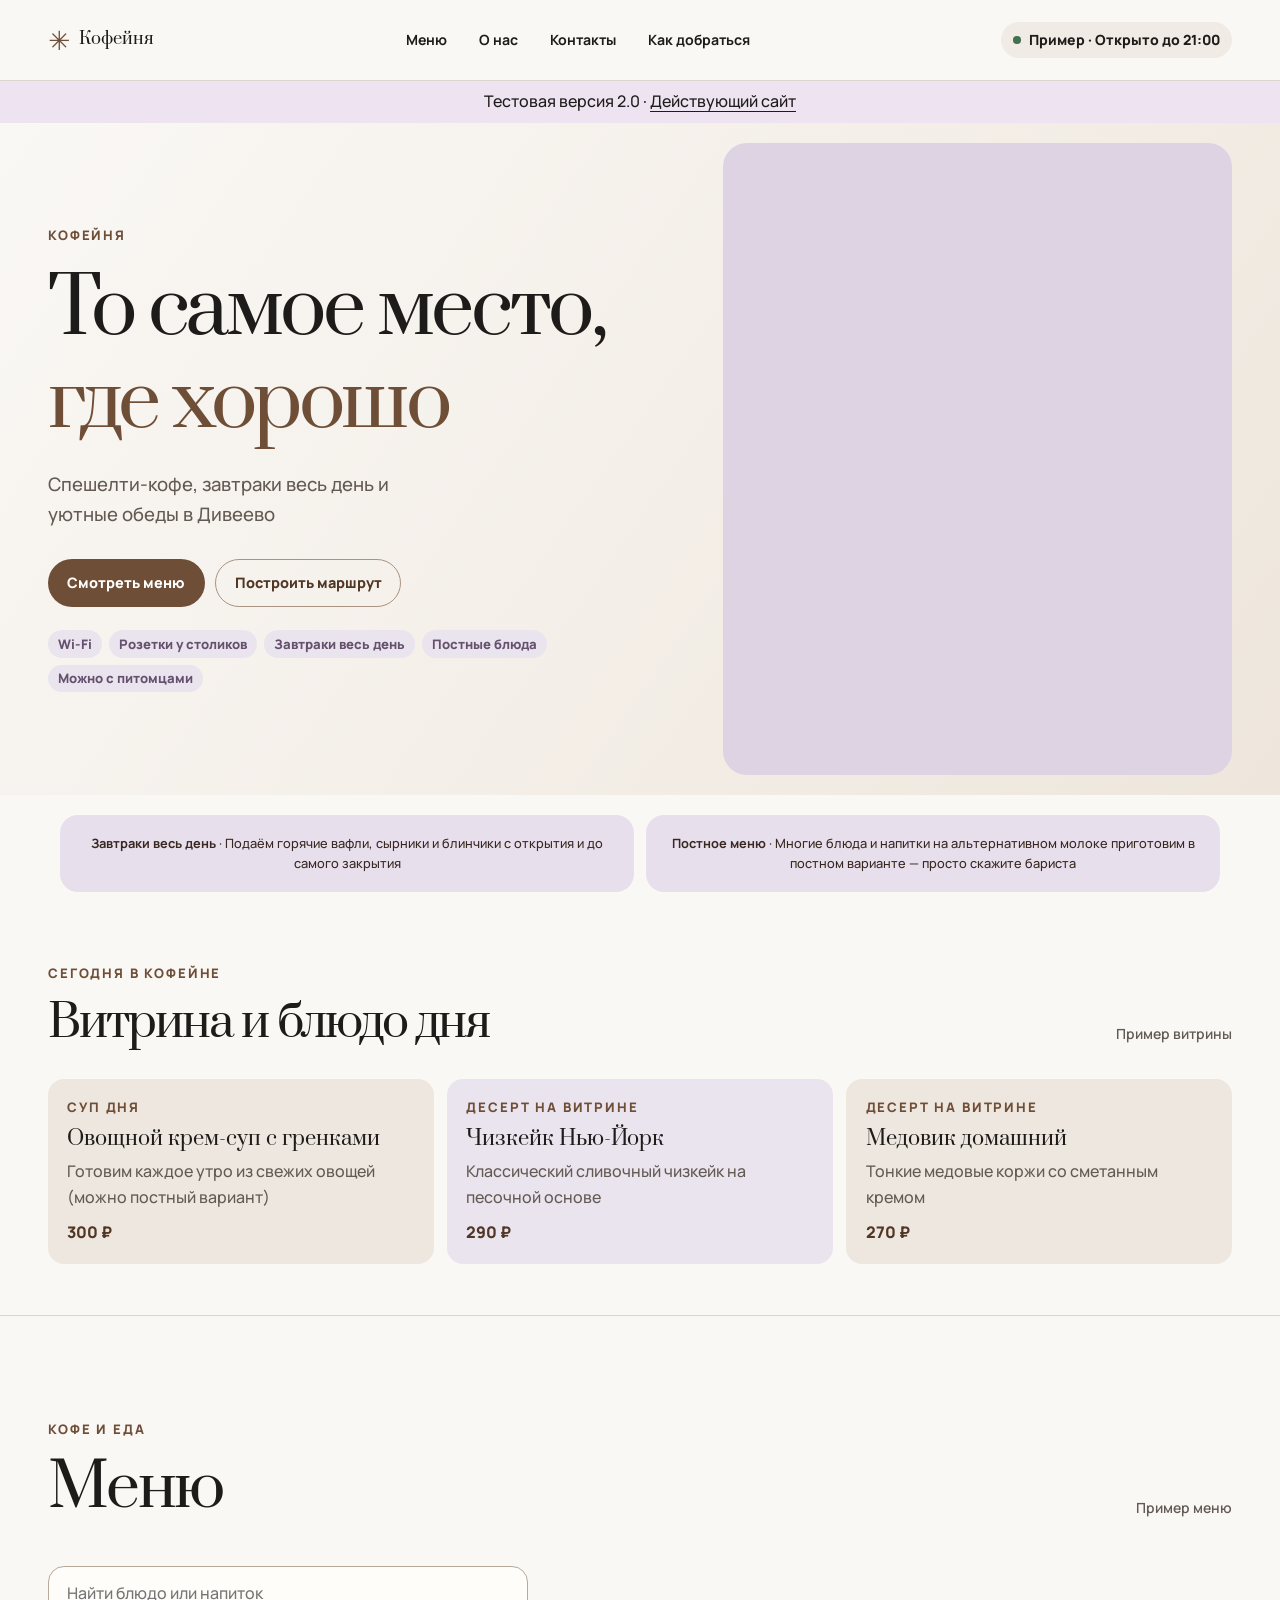
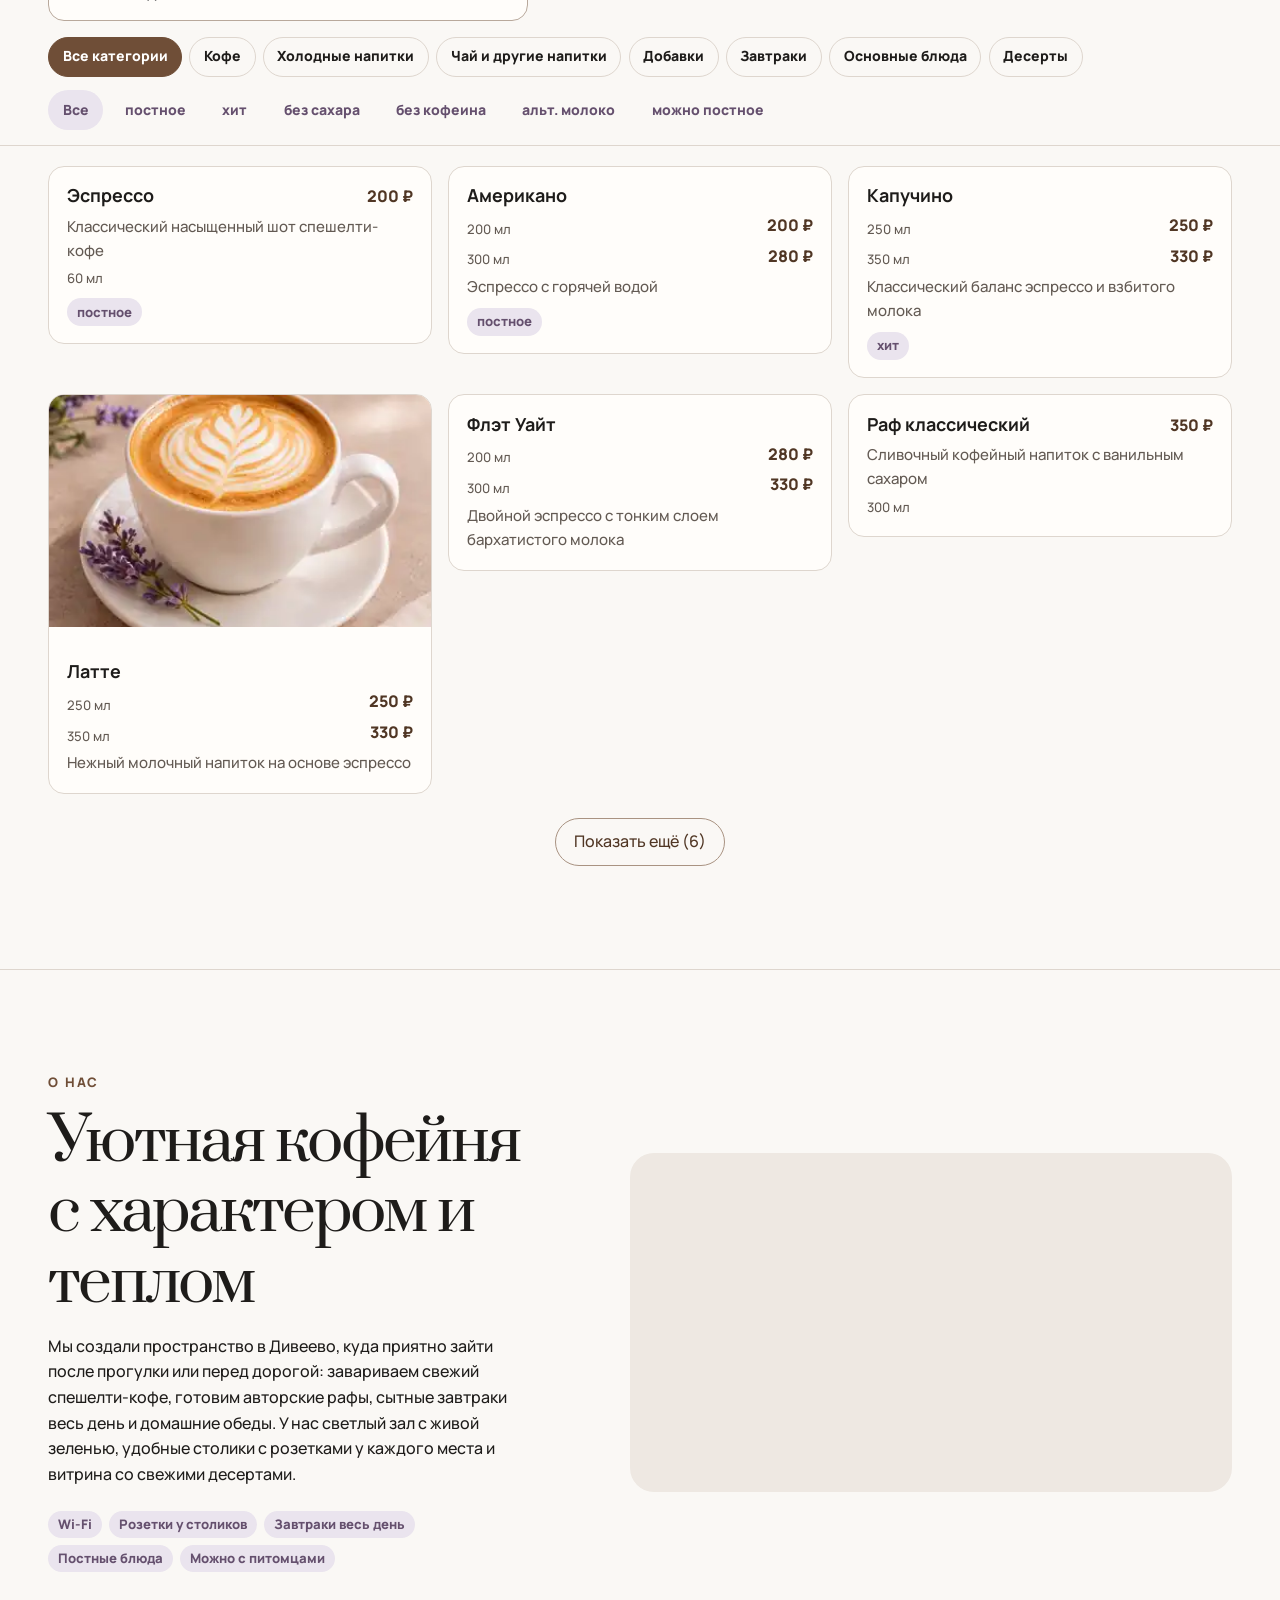
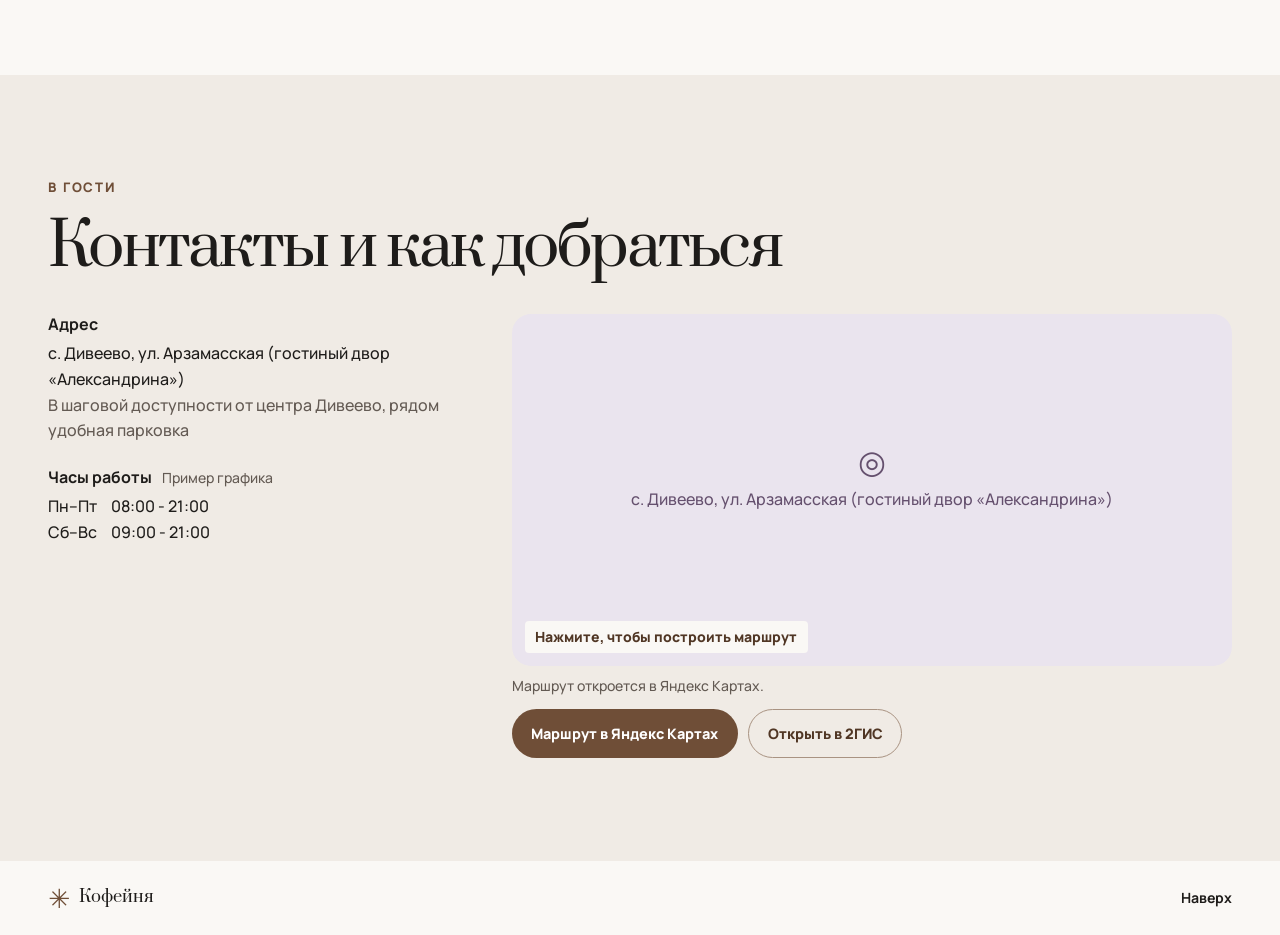
==== preview/index.html @ 88c7dbd0 "Bust preview assets cache after menu repair" ====
<!doctype html>
<html lang="ru">
<head>
  <meta name="robots" content="noindex,nofollow">
  <meta charset="utf-8">
  <meta name="viewport" content="width=device-width, initial-scale=1">
  <meta name="theme-color" content="#faf8f5">
  <meta name="description" content="Меню кофейни в Дивееве, часы работы, контакты и маршрут.">
  <title>Кофейня в Дивееве</title>
  <link rel="preconnect" href="https://fonts.googleapis.com">
  <link rel="preconnect" href="https://fonts.gstatic.com" crossorigin>
  <link href="https://fonts.googleapis.com/css2?family=Manrope:wght@400;500;600;700;800&amp;family=Prata&amp;display=swap" rel="stylesheet" media="print" onload="this.media='all'">
  <link rel="stylesheet" href="./style.css?v=menu-photos-fix-20261126-1">
  <script src="./script.js?v=menu-photos-fix-20261126-1" defer></script>
</head>
<body>
  <a class="skip-link" href="#main">К содержанию</a>
  <aside class="announcements" id="announcements" aria-label="Объявления" hidden></aside>
  <header class="header">
    <div class="shell header-inner">
      <a class="brand" href="#top"><span class="brand-mark" aria-hidden="true">✳</span><span data-name>Кофейня в Дивееве</span></a>
      <nav aria-label="Навигация">
        <a href="#menu">Меню</a><a href="#about">О нас</a>
        <a href="#contacts">Контакты</a><a href="#directions">Как добраться</a>
      </nav>
      <p class="status" id="status"><span class="status-dot" aria-hidden="true"></span><span id="status-text">Уточняем часы работы</span></p>
    </div>
  </header>

  <main id="main">
<p style="text-align:center;padding:8px;background:#eee4f1">Тестовая версия 2.0 · <a href="../">Действующий сайт</a></p>
    <section class="hero" id="top" aria-labelledby="hero-title">
      <div class="shell hero-inner">
        <div class="hero-copy">
          <p class="eyebrow hero-location" id="hero-name">Кофейня в Дивееве</p>
          <h1 id="hero-title"><span>То самое место,</span><em>где хорошо</em></h1>
          <p class="hero-description" id="hero-description">Кофе, завтраки весь день и время для себя в самом сердце Дивеева.</p>
          <div class="actions">
            <a class="button button-primary" href="#menu">Смотреть меню</a>
            <a class="button button-outline" id="hero-route" href="#directions">Построить маршрут</a>
          </div>
          <ul class="amenities" data-amenities></ul>
        </div>
        <div class="hero-visual" id="hero-visual" aria-hidden="true">
          <div class="hero-art" id="hero-art">
            <div class="saucer"><div class="cup"><div class="latte"><span></span><span></span><span></span><span></span><i></i></div></div></div>
          </div>
        </div>
      </div>
    </section>

    <section class="section shell" id="showcase" aria-labelledby="showcase-title">
      <div class="section-heading">
        <div><p class="eyebrow">Сегодня в кофейне</p><h2 id="showcase-title">Витрина и блюдо дня</h2></div>
        <p class="data-note" id="showcase-note" hidden>Пример витрины</p>
      </div>
      <div class="showcase-grid" id="showcase-grid"></div>
    </section>

    <section class="menu-section section" id="menu" aria-labelledby="menu-title">
      <div class="shell section-heading">
        <div><p class="eyebrow">Кофе и еда</p><h2 id="menu-title">Меню</h2></div>
        <p class="data-note" id="menu-note" hidden>Пример меню</p>
      </div>
      <div class="menu-controls">
        <div class="shell">
          <div class="category-bar" id="categories" role="group" aria-label="Категории меню"></div>
          <div class="tag-bar" id="filters" role="group" aria-label="Фильтр по тегам"></div>
        </div>
      </div>
      <div class="shell">
        <p class="sr-only" id="menu-count" role="status"></p>
        <div class="menu-grid" id="menu-grid"></div>
        <p class="empty-menu" id="empty-menu" hidden></p><div class="menu-more-wrap" id="menu-more-wrap" hidden><button type="button" id="menu-more" class="button button-outline" aria-controls="menu-grid">Показать ещё</button><button type="button" id="menu-collapse" class="button button-outline" hidden>Свернуть меню ↑</button></div>
      </div>
    </section>

    <section class="section shell about" id="about" aria-labelledby="about-title">
      <div class="about-copy">
        <p class="eyebrow">О нас</p>
        <h2 id="about-title">Здесь можно выдохнуть</h2>
        <p id="about-text">Загляните на кофе, сделайте паузу в дороге или задержитесь за поздним завтраком.</p>
        <ul class="amenities" data-amenities></ul>
      </div>
      <div class="gallery" id="gallery" data-empty>
        <div class="quote-card" id="gallery-quote"><span aria-hidden="true">✳</span><p id="quote">То самое место,<br>где хорошо</p></div>
      </div>
    </section>

    <section class="contact-section" id="contacts" aria-labelledby="contact-title">
      <div class="section shell">
        <p class="eyebrow">В гости</p>
        <h2 id="contact-title">Контакты и как добраться</h2>
        <div class="contact-grid">
          <div class="contact-info">
            <div><h3>Адрес</h3><address id="address">с. Дивеево, Нижегородская область</address><p class="muted" id="landmark" hidden></p></div>
            <div id="hours-block" hidden><h3>Часы работы <span class="data-note" id="hours-note" hidden>Пример графика</span></h3><dl class="hours" id="hours"></dl><p class="muted" id="special-hours" hidden></p></div>
            <div id="phone-block" hidden><h3>Телефон</h3><a id="phone"></a></div>
            <div class="actions social" id="social" hidden>
              <a class="button button-outline" id="telegram" hidden>Telegram</a>
              <a class="button button-outline" id="vk" hidden>VK</a>
            </div>
          </div>
          <div class="directions" id="directions">
            <div class="map" id="map">
              <div class="map-placeholder"><span aria-hidden="true">◎</span><p id="map-placeholder-text">Дивеево, Нижегородская область</p></div>
              <a class="map-overlay" id="map-link" hidden><span>Нажмите, чтобы построить маршрут</span></a>
            </div>
            <p id="map-note" class="muted">Точный адрес пока не указан.</p>
            <div class="actions">
              <a class="button button-primary" id="yandex" hidden>Маршрут в Яндекс Картах</a>
              <a class="button button-outline" id="gis" hidden>Открыть в 2ГИС</a>
            </div>
          </div>
        </div>
      </div>
    </section>
  </main>
  <footer class="footer"><div class="shell"><a class="brand" href="#top"><span class="brand-mark" aria-hidden="true">✳</span><span data-name>Кофейня в Дивееве</span></a><a href="#top">Наверх</a></div></footer>
  <nav class="mobile-nav" aria-label="Быстрая навигация"><a href="#top">⌂ Главная</a><a href="#menu">☕ Меню</a><a href="#about">✳ О нас</a><a href="#directions">↗ Маршрут</a></nav>
  <noscript><p class="shell">Включите JavaScript, чтобы увидеть меню и часы работы.</p></noscript>
</body>
</html>
---- preview/style.css ----
:root {
  color-scheme: light;
  --paper: #faf8f5;
  --ink: #1e1c1a;
  --muted: #635a53;
  --coffee: #6f4e37;
  --coffee-dark: #503624;
  --lilac: #eae4ee;
  --lilac-deep: #65506e;
  --lavender: #8e7a99;
  --line: #ded6ce;
  --display: "Prata", Georgia, serif;
  --body: "Manrope", system-ui, sans-serif;
}
*, *::before, *::after { box-sizing: border-box; }
html { scroll-behavior: smooth; }
body { margin: 0; color: var(--ink); background: var(--paper); font: 500 1rem/1.6 var(--body); }
[hidden] { display: none !important; }
h1, h2, h3, p, ul, dl, dd, figure { margin: 0; }
h1, h2 { font-family: var(--display); font-weight: 400; line-height: 1.17; letter-spacing: -.045em; overflow-wrap: anywhere; }
h2 { font-size: clamp(2rem, 4.7vw, 3.8rem); }
h3 { line-height: 1.3; overflow-wrap: anywhere; }
ul { padding: 0; list-style: none; }
a { color: inherit; text-underline-offset: .23em; }
button { font: inherit; cursor: pointer; }
:focus-visible { outline: 2px solid var(--lilac-deep); outline-offset: 4px; }
img { display: block; width: 100%; object-fit: cover; }
.shell { width: min(100% - 5rem, 1184px); margin-inline: auto; }
.section { padding-block: clamp(3.8rem, 8vw, 7.5rem); }
section[id], #directions { scroll-margin-top: 1rem; }
.sr-only, .skip-link:not(:focus) { position: absolute; width: 1px; height: 1px; padding: 0; overflow: hidden; clip-path: inset(50%); white-space: nowrap; }
.skip-link:focus { position: fixed; z-index: 10; top: 1rem; left: 1rem; padding: .6rem 1rem; background: white; }
.eyebrow { margin-bottom: .85rem; color: var(--coffee); font-size: .82rem; font-weight: 800; letter-spacing: .14em; text-transform: uppercase; }
.muted, .data-note { color: var(--muted); }
.data-note { font-size: .875rem; font-weight: 600; }
.announcements { padding: .65rem 1rem; background: var(--coffee-dark); color: white; text-align: center; font-size: .875rem; }
.announcements p + p { margin-top: .35rem; }
.header-inner, .footer .shell { display: flex; align-items: center; justify-content: space-between; gap: 1.5rem; }
.header-inner { min-height: 5rem; padding-block: .8rem; }
.brand { display: inline-flex; align-items: center; gap: .55rem; font-family: var(--display); font-size: 1.03rem; line-height: 1.4; text-decoration: none; }
.brand-mark { color: var(--coffee); font: 400 1.65rem/1 var(--body); }
.header nav { display: flex; flex-wrap: wrap; gap: .45rem clamp(.8rem, 2.5vw, 2.1rem); }
.header nav a, .footer .shell > a:last-child { font-size: .88rem; font-weight: 700; text-decoration: none; }
.header nav a:hover, .footer a:hover { text-decoration: underline; }
.status { display: flex; align-items: center; gap: .5rem; padding: .4rem .75rem; border-radius: 2rem; background: #f0ebe5; font-size: .875rem; font-weight: 800; }
.status-dot { width: .47rem; height: .47rem; flex: none; border-radius: 50%; background: #81766a; }
.status[data-state="open"] .status-dot { background: #427051; }
.status[data-state="closed"] .status-dot { background: #98614e; }
.hero { background: #f0ebe5; overflow: hidden; }
.hero-inner { display: grid; grid-template-columns: 1.14fr .86fr; align-items: stretch; }
.hero-copy { align-self: center; padding: clamp(3.8rem, 8vw, 7.2rem) clamp(1.5rem, 4vw, 4rem) clamp(3.8rem, 8vw, 7.2rem) 0; }
.hero-location { margin-bottom: 1.25rem; }
.hero h1 { font-size: clamp(2.8rem, 6vw, 5.45rem); }
.hero h1 span, .hero h1 em { display: block; }
.hero h1 em { margin-top: .04em; color: var(--coffee); font-style: normal; }
.hero-description { max-width: 33ch; margin-block: 1.35rem 1.8rem; color: var(--muted); font-size: clamp(1rem, 1.8vw, 1.16rem); }
.actions { display: flex; flex-wrap: wrap; gap: .65rem; }
.button { min-height: 3.05rem; display: inline-flex; align-items: center; justify-content: center; padding: .65rem 1.15rem; border: 1px solid transparent; border-radius: .32rem; text-decoration: none; font-size: .9rem; font-weight: 800; transition: background-color .2s, color .2s, border-color .2s; }
.button-primary { background: var(--coffee); color: white; }
.button-primary:hover { background: var(--coffee-dark); }
.button-outline { border-color: #a99382; background: transparent; color: var(--coffee-dark); }
.button-outline:hover { background: #e8ddd2; }
.amenities { display: flex; flex-wrap: wrap; gap: .4rem; margin-top: 1.45rem; }
.amenities li, .item-tags li { padding: .21rem .64rem; border-radius: 2rem; background: var(--lilac); color: var(--lilac-deep); font-size: .82rem; font-weight: 800; }
.hero-visual { position: relative; min-height: 24rem; background: #ddd3e2; isolation: isolate; }
.hero-visual img { position: absolute; inset: 0; height: 100%; }
.hero-art { position: absolute; inset: 0; display: grid; place-items: center; overflow: hidden; background: radial-gradient(ellipse at 22% 12%, #f5ecf2, transparent 62%), linear-gradient(140deg, #d6c8dc, #baadbf); }
.hero-art::before { content: ""; position: absolute; width: 135%; aspect-ratio: 1; border-radius: 50%; border: 1px solid #fff5; transform: translate(25%, 29%); box-shadow: 0 0 0 2.5rem #fff2, 0 0 0 5rem #fff2; }
.saucer { position: relative; display: grid; place-items: center; width: min(73%, 23rem); aspect-ratio: 1; border-radius: 50%; background: radial-gradient(circle at 38% 28%, #f9eee3 12%, #efe1d2 52%, #dbccb8 53%, #f7efe5 64%, #c9b7a4 73%); box-shadow: 1.25rem 2rem 3rem #49384c48, .2rem .3rem .55rem #55435464; transform: rotate(-32deg); }
.cup { position: relative; width: 63%; aspect-ratio: 1; border-radius: 50%; padding: 4%; background: linear-gradient(135deg, #fdf7ed 30%, #cab9a3 85%); box-shadow: .25rem .62rem .9rem #573d2b55; }
.cup::before { position: absolute; z-index: -1; content: ""; right: -18%; top: 34%; width: 31%; height: 31%; border: clamp(5px, 1vw, 12px) solid #e9dbca; border-radius: 33% 65% 60% 31%; box-shadow: .14rem .28rem .3rem #5c473c55; }
.latte { position: relative; width: 100%; height: 100%; overflow: hidden; border-radius: 50%; background: radial-gradient(ellipse at 49% 49%, #c7864e 16%, #b66834 61%, #82441f 76%, #a35b30 83%); box-shadow: inset 0 0 .7rem #602d1f99; }
.latte span { position: absolute; left: 50%; top: var(--y); width: var(--w); height: 29%; border: solid #f8e6c6; border-width: 0 0 .45rem; border-radius: 43% 43% 55% 55%; transform: translateX(-50%); }
.latte span:nth-child(1) { --y: 20%; --w: 42%; }
.latte span:nth-child(2) { --y: 30%; --w: 55%; }
.latte span:nth-child(3) { --y: 41%; --w: 58%; }
.latte span:nth-child(4) { --y: 52%; --w: 47%; }
.latte i { position: absolute; top: 28%; left: 48%; width: 5%; height: 60%; border-right: .19rem solid #f8e6c6; border-radius: 50%; transform: rotate(-6deg); }
.section-heading { display: flex; justify-content: space-between; align-items: end; gap: .8rem 1.25rem; margin-bottom: 1.8rem; }
.section-heading .data-note { flex: none; padding-bottom: .25rem; }
.showcase-grid { display: grid; grid-template-columns: repeat(2, minmax(0, 1fr)); gap: .85rem; }
.showcase-card { display: grid; align-content: start; gap: .4rem; padding: clamp(1.2rem, 3vw, 2.15rem); border-radius: .45rem; background: #eee7df; }
.showcase-card:nth-child(even) { background: var(--lilac); }
.showcase-card .eyebrow { margin-bottom: .5rem; }
.showcase-card h3 { font-family: var(--display); font-size: clamp(1.25rem, 2.6vw, 1.85rem); font-weight: 400; }
.showcase-card .price { margin-top: .6rem; }
.menu-section { border-block: 1px solid var(--line); }
.menu-controls { position: sticky; z-index: 2; top: 0; padding: .2rem 0 .9rem; border-bottom: 1px solid var(--line); background: var(--paper); }
.category-bar, .tag-bar { display: flex; gap: .45rem; }
.category-bar { overflow-x: auto; scrollbar-width: thin; padding: .35rem .25rem .6rem; margin-inline: -.25rem; }
.tag-bar { flex-wrap: wrap; padding-top: .25rem; }
.category-bar button, .tag-bar button { flex: none; border-radius: 2rem; min-height: 2.5rem; padding: .32rem .85rem; border: 1px solid var(--line); background: transparent; color: var(--ink); font-size: .875rem; font-weight: 800; transition: background-color .2s, color .2s, border-color .2s; }
.category-bar button[aria-pressed="true"], .category-bar button:hover { background: var(--coffee); border-color: var(--coffee); color: white; }
.tag-bar button { border-color: transparent; color: var(--lilac-deep); }
.tag-bar button[aria-pressed="true"], .tag-bar button:hover { background: var(--lilac); }
.menu-grid { display: grid; grid-template-columns: repeat(2, minmax(0, 1fr)); column-gap: clamp(1rem, 4vw, 3.5rem); }
.menu-card { display: flex; align-items: start; gap: 1rem; min-width: 0; padding-block: 1.25rem; border-bottom: 1px solid var(--line); }
.menu-card img { width: clamp(4rem, 9vw, 7rem); aspect-ratio: 1; border-radius: .3rem; }
.menu-card-body { flex: 1; min-width: 0; }
.item-heading { display: flex; justify-content: space-between; align-items: baseline; gap: .35rem .8rem; }
.item-heading h3 { font-size: 1.12rem; }
.price { flex: none; color: var(--coffee-dark); font-weight: 800; }
.menu-card .muted { margin-top: .3rem; font-size: .94rem; }
.volume { margin-top: .35rem; color: var(--muted); font-size: .82rem; }
.item-tags { display: flex; flex-wrap: wrap; gap: .32rem; margin-top: .55rem; }
.empty-menu { padding-top: 1.2rem; color: var(--muted); }
.about { display: grid; grid-template-columns: .9fr 1.1fr; align-items: center; gap: clamp(2rem, 7vw, 6rem); }
.about-copy > p:not(.eyebrow) { max-width: 50ch; margin-top: 1rem; white-space: pre-line; }
.gallery { display: grid; grid-template-columns: repeat(2, minmax(0, 1fr)); gap: .65rem; }
.gallery img { height: 100%; min-height: 10rem; max-height: 20rem; aspect-ratio: 1.25; border-radius: .45rem; }
.quote-card { display: grid; align-content: center; justify-items: center; gap: .6rem; padding: 1.4rem; border-radius: .45rem; background: var(--lilac); color: var(--lilac-deep); text-align: center; }
.quote-card span { font-size: 1.9rem; }
.quote-card p { font: clamp(1.15rem, 2.6vw, 2.05rem)/1.35 var(--display); }
.gallery[data-empty] .quote-card, .gallery[data-even] .quote-card { grid-column: 1 / -1; }
.gallery[data-empty] .quote-card { min-height: 17rem; }
.contact-section { background: #f0ebe5; }
.contact-grid { display: grid; grid-template-columns: .75fr 1.25fr; gap: 2rem; margin-top: 2rem; }
.contact-info { display: grid; align-content: start; gap: 1.45rem; }
.contact-info h3 { margin-bottom: .4rem; font-size: 1rem; }
.contact-info h3 .data-note { margin-inline-start: .45rem; font-weight: 500; }
.contact-info address { font-style: normal; }
.hours { display: grid; grid-template-columns: max-content 1fr; column-gap: .9rem; }
.map { position: relative; display: grid; min-height: 16rem; isolation: isolate; overflow: hidden; border-radius: .45rem; background: var(--lilac); }
.map-placeholder { display: grid; place-content: center; justify-items: center; padding: 1rem 1rem 3rem; color: var(--lilac-deep); text-align: center; }
.map-placeholder span { font-size: 2rem; }
.map iframe, .map-overlay { position: absolute; inset: 0; width: 100%; height: 100%; border: 0; }
.map-overlay { display: flex; align-items: end; justify-content: start; padding: .8rem; text-decoration: none; }
.map-overlay:focus-visible { outline-offset: -4px; }
.map-overlay span { padding: .3rem .65rem; border-radius: .25rem; background: var(--paper); color: var(--coffee-dark); font-size: .875rem; font-weight: 800; }
.map-overlay:hover span { background: var(--coffee-dark); color: white; }
.directions .actions { margin-top: .75rem; }
#map-note { margin-top: .55rem; font-size: .875rem; }
.footer { padding-block: 1.5rem; }
@media (max-width: 950px) {
  .shell { width: min(100% - 3rem, 1184px); }
  .header-inner { flex-wrap: wrap; gap: .55rem 1rem; }
  .header nav { order: 3; flex-basis: 100%; }
  .hero h1 { font-size: clamp(2.55rem, 6.25vw, 4.4rem); }
  .item-heading { flex-wrap: wrap; }
}
@media (max-width: 640px) {
  .shell { width: calc(100% - 2rem); }
  .header-inner { min-height: 0; }
  .brand { font-size: .9rem; }
  .brand-mark { font-size: 1.35rem; }
  .status { font-size: .81rem; }
  .hero-inner, .about, .contact-grid, .menu-grid, .showcase-grid { grid-template-columns: 1fr; }
  .hero-copy { padding: 3rem 0 1.9rem; }
  .hero h1 { font-size: clamp(2.35rem, 9.1vw, 3.55rem); }
  .hero-description { margin-block: 1rem 1.2rem; }
  .hero-visual { min-height: 0; aspect-ratio: 1.65; border-radius: .4rem .4rem 0 0; }
  .saucer { width: min(55%, 64vw); }
  .section-heading { align-items: start; flex-direction: column; margin-bottom: 1.15rem; }
  .section-heading .data-note { padding: 0; }
  .about { gap: 1.4rem; }
  .contact-grid { gap: 1.5rem; margin-top: 1.4rem; }
}
@media (max-width: 355px) {
  .item-heading { display: grid; }
}
@media (prefers-reduced-motion: reduce) {
  html { scroll-behavior: auto; }
  *, *::before, *::after { transition: none !important; }
}


/* V2 — editorial cafe styling */
.announcements { background: var(--lilac); color: var(--coffee-dark); padding: .55rem 1rem; font-size: .8rem; }
.header { background: var(--paper); border-bottom: 1px solid var(--line); }
.hero { background: linear-gradient(125deg,#faf8f5,#eee6dc); }
.hero-visual { margin-block: 1.25rem; border-radius: 1.5rem; overflow: hidden; }
.button { border-radius: 2rem; transition: transform .22s, background-color .22s, box-shadow .22s; }
.button:hover { transform: translateY(-2px); box-shadow: 0 5px 15px #50362418; }
#showcase { padding-block: clamp(2rem,4vw,3.5rem); }
#showcase h2 { font-size: clamp(1.8rem,3.5vw,2.8rem); }
.showcase-grid { grid-template-columns: repeat(auto-fit,minmax(min(100%,240px),1fr)); }
.showcase-card { padding: 1.25rem; border-radius: 1rem; }
.showcase-card h3 { font-size: 1.25rem; }
.menu-grid { gap: 1rem; padding-top: 1.25rem; grid-template-columns: repeat(3,minmax(0,1fr)); }
.menu-card { flex-direction: column; padding: 0; border: 1px solid var(--line); border-radius: 1rem; background: #fffdfa; overflow: hidden; transition: transform .25s,box-shadow .25s; }
.menu-card img { width: 100%; aspect-ratio: 1.65; border-radius: 0; }
.menu-card-body { width: 100%; padding: 1.1rem; }
.item-heading { flex-wrap: wrap; }
.price { white-space: normal; }
.gallery { border-radius: 1.2rem; overflow: hidden; }
.map { min-height: 22rem; border-radius: 1.2rem; }
@media (hover:hover) and (prefers-reduced-motion:no-preference) {
.menu-card:hover,.showcase-card:hover { transform: translateY(-3px); box-shadow: 0 10px 28px #50362412; }
.showcase-card { transition: transform .25s,box-shadow .25s; }
}
@media (prefers-reduced-motion:no-preference) {
.hero-copy { animation: cafe-enter .7s ease-out both; }
.hero-visual { animation: cafe-enter .9s ease-out both; }
@keyframes cafe-enter { from { opacity: 0; transform: translateY(14px); } to { opacity: 1; transform: translateY(0); } }
}
@media (max-width:950px) { .menu-grid { grid-template-columns: repeat(2,minmax(0,1fr)); } }
@media (max-width:640px) {
.hero-visual { margin: 0 0 1rem; border-radius: 1rem; }
.menu-grid { gap: .65rem; }
.menu-card-body { padding: .8rem; }
.item-heading { display: grid; gap: .3rem; }
.item-heading h3 { font-size: 1rem; }
.menu-card .muted { font-size: .83rem; }
.category-bar button,.tag-bar button { min-height: 44px; }
.map { min-height: 17rem; }
}
@media (max-width:360px) { .menu-grid { grid-template-columns: 1fr; } }

[hidden]{display:none!important}
#announcements:not([hidden]){display:grid;grid-template-columns:repeat(auto-fit,minmax(min(100%,240px),1fr));gap:12px;background:transparent;padding:20px max(20px,calc((100% - 1160px)/2));}
.promo-card{background:#e8dfed;border-radius:18px;padding:18px;color:#382820;line-height:1.6}
.promo-card img,.showcase-card img{width:100%;aspect-ratio:16/10;object-fit:cover;border-radius:12px;margin-bottom:12px}
.menu-search{width:100%;max-width:480px;padding:14px 18px;border:1px solid #b8a89b;border-radius:16px;background:#fffdfa;font:inherit;margin:10px 0}
#gallery{position:relative;display:block;min-height:300px}
#gallery img{width:100%;height:clamp(300px,40vw,540px);object-fit:cover}
.gallery-controls{position:absolute;bottom:16px;left:16px;display:flex;gap:8px}
.gallery-controls button{min-height:44px;min-width:44px;border:0;border-radius:24px;background:#fffdfa;color:#382820;padding:8px 14px;font:inherit;cursor:pointer}
.mobile-nav{display:none}
@media(max-width:640px){.mobile-nav{position:fixed;bottom:0;left:0;right:0;z-index:100;display:flex;justify-content:space-around;background:#fffdfa;border-top:1px solid #ddd0c4;padding:8px 4px calc(8px + env(safe-area-inset-bottom));}.mobile-nav a{display:grid;place-items:center;min-height:44px;padding:4px 8px;color:#513824;font-size:12px;text-decoration:none}body{padding-bottom:75px}.showcase-grid{display:flex;overflow-x:auto;scroll-snap-type:x mandatory}.showcase-card{flex:0 0 76%;scroll-snap-align:start}}

/* Independent menu browsing */
.menu-controls{position:static!important;top:auto!important;z-index:auto!important}
.menu-scroll{max-height:clamp(280px,54vh,660px);overflow-y:auto;overscroll-behavior-y:auto;scrollbar-gutter:stable;padding:0 10px 12px 0;border-bottom:1px solid #ded4cb;scrollbar-color:#a58b77 #eee8e2;scrollbar-width:thin}
.menu-scroll:focus-visible{outline:2px solid #80644e;outline-offset:4px}
.menu-bottom{display:flex;align-items:center;justify-content:space-between;gap:12px;padding-top:16px;color:#716357;font-size:.85rem}
.menu-bottom button{font:inherit;cursor:pointer;min-height:44px}
.price-variants{display:grid;gap:4px;width:100%}.price-variant{display:flex;justify-content:space-between;gap:8px}
@media(max-width:640px){.menu-scroll{max-height:48svh;padding-right:5px}.menu-bottom{flex-wrap:wrap}.menu-controls .shell{padding-bottom:6px}.category-bar,.tag-bar{flex-wrap:nowrap!important;overflow-x:auto;scrollbar-width:thin}.category-bar button,.tag-bar button{flex-shrink:0}.menu-search{margin:5px 0;padding:10px 12px}}

.menu-more-wrap{display:flex;justify-content:center;flex-wrap:wrap;gap:12px;margin-top:24px}.menu-more-wrap button{font:inherit;cursor:pointer;min-height:44px}.menu-section .menu-grid{overflow:visible;max-height:none}.menu-more-wrap #menu-collapse{border-color:transparent}.menu-more-wrap button:hover{background:#eee6dc}


/* Gallery controls and photo viewer — refined minimal treatment */
#gallery {
  position: relative;
  display: block;
  min-height: 0;
  aspect-ratio: 16 / 9;
  overflow: hidden;
  border-radius: 24px;
  background: #eee8e2;
}
#gallery > img {
  width: 100%;
  height: 100%;
  min-height: 0;
  max-height: none;
  aspect-ratio: auto;
  object-fit: cover;
  cursor: zoom-in;
  transition: opacity .28s ease;
}
#gallery > img[hidden] { display: none !important; }
.gallery-controls {
  position: absolute;
  inset: 0;
  display: flex;
  align-items: center;
  justify-content: space-between;
  padding: 0 clamp(12px, 2vw, 20px);
  pointer-events: none;
}
.gallery-controls .gallery-arrow {
  display: grid;
  place-items: center;
  width: 42px;
  height: 42px;
  min-width: 42px;
  padding: 0;
  border: 1px solid #ffffffa8;
  border-radius: 50%;
  background: #faf8f5d9;
  color: #503624;
  box-shadow: 0 3px 14px #24170e20;
  backdrop-filter: blur(8px);
  pointer-events: auto;
  transition: background .2s ease, transform .2s ease, opacity .2s ease;
}
.gallery-controls .gallery-arrow:hover { background: #fff; transform: scale(1.06); }
.gallery-arrow svg, .gallery-photo-close svg {
  width: 18px;
  height: 18px;
  fill: none;
  stroke: currentColor;
  stroke-width: 1.7;
  stroke-linecap: round;
  stroke-linejoin: round;
}
.gallery-photo-dialog {
  width: min(94vw, 1280px);
  max-width: none;
  max-height: 92vh;
  margin: auto;
  padding: 0;
  overflow: visible;
  border: 0;
  border-radius: 22px;
  background: transparent;
}
.gallery-photo-dialog::backdrop {
  background: #171412d9;
  backdrop-filter: blur(8px);
}
.gallery-photo-dialog-panel {
  position: relative;
  display: grid;
  place-items: center;
  width: 100%;
  height: min(90vh, 900px);
  padding: 18px;
  border-radius: 22px;
  background: #faf8f5;
  box-shadow: 0 20px 70px #0005;
}
.gallery-photo-full {
  display: block;
  width: 100%;
  height: 100%;
  max-height: 100%;
  object-fit: contain;
  border-radius: 10px;
}
.gallery-photo-close {
  position: absolute;
  z-index: 2;
  top: 12px;
  right: 12px;
  display: grid;
  place-items: center;
  width: 38px;
  height: 38px;
  padding: 0;
  border: 1px solid #ffffffa8;
  border-radius: 50%;
  background: #faf8f5e8;
  color: #503624;
  box-shadow: 0 3px 14px #24170e20;
  cursor: pointer;
  transition: background .2s ease, transform .2s ease;
}
.gallery-photo-close:hover { background: #fff; transform: rotate(90deg); }
@media (max-width: 640px) {
  #gallery { aspect-ratio: 4 / 3; border-radius: 18px; }
  .gallery-controls { padding-inline: 9px; }
  .gallery-controls .gallery-arrow { width: 38px; height: 38px; min-width: 38px; }
  .gallery-photo-dialog { width: 96vw; max-height: 92svh; }
  .gallery-photo-dialog-panel { height: 88svh; padding: 8px; border-radius: 16px; }
  .gallery-photo-close { top: 8px; right: 8px; width: 36px; height: 36px; }
}
@media (prefers-reduced-motion: reduce) {
  #gallery > img, .gallery-arrow, .gallery-photo-close { transition: none; }
}


/* Gallery navigation: discreet arrows, slide position and accessible fullscreen controls */
.gallery-controls { z-index: 3; }
.gallery-dots {
  position: absolute;
  z-index: 4;
  left: 50%;
  bottom: 15px;
  display: flex;
  align-items: center;
  gap: 7px;
  transform: translateX(-50%);
  padding: 8px 11px;
  border: 1px solid #ffffff70;
  border-radius: 30px;
  background: #faf8f5b8;
  backdrop-filter: blur(10px);
}
.gallery-dot, .gallery-photo-dot {
  display: block;
  width: 7px;
  height: 7px;
  min-width: 7px;
  padding: 0;
  border: 0;
  border-radius: 50%;
  background: #8d7b70a6;
  cursor: pointer;
  transition: transform .2s ease, background .2s ease;
}
.gallery-dot[aria-current="true"], .gallery-photo-dot[aria-current="true"] {
  background: #563d2b;
  transform: scale(1.3);
}
.gallery-photo-dialog-panel { position: relative; }
.gallery-photo-controls {
  position: absolute;
  inset: 50% 14px auto;
  display: flex;
  justify-content: space-between;
  transform: translateY(-50%);
  pointer-events: none;
}
.gallery-photo-controls .gallery-arrow {
  pointer-events: auto;
  width: 44px;
  height: 44px;
  min-width: 44px;
  padding: 0;
  border: 1px solid #ffffffa8;
  border-radius: 50%;
  background: #faf8f5e8;
  color: #503624;
  box-shadow: 0 3px 14px #24170e20;
  backdrop-filter: blur(8px);
  cursor: pointer;
}
.gallery-photo-dots {
  position: absolute;
  left: 50%;
  bottom: 15px;
  display: flex;
  gap: 8px;
  align-items: center;
  transform: translateX(-50%);
  padding: 9px 12px;
  border-radius: 30px;
  background: #eee8e2e8;
}
.gallery-photo-close { z-index: 4; }
.gallery-photo-dialog[open] { display: block; }
@media(max-width:640px) {
  .gallery-dots { bottom: 10px; gap: 8px; }
  .gallery-photo-controls { inset-inline: 8px; }
  .gallery-photo-controls .gallery-arrow { width: 38px; height: 38px; min-width: 38px; }
  .gallery-photo-dots { bottom: 10px; }
}
@media(prefers-reduced-motion:reduce) {
  .gallery-dot, .gallery-photo-dot { transition: none; }
}


/* Lightbox sizing fix: preserve the original photo ratio and keep every control inside the viewport. */
.gallery-photo-dialog {
  position: fixed;
  inset: 0;
  width: min(94vw, 1440px);
  max-width: 94vw;
  max-height: 94vh;
  margin: auto;
  padding: 0;
  overflow: visible;
  border: 0;
  border-radius: 14px;
  background: transparent;
}
.gallery-photo-dialog[open] { display: block; }
.gallery-photo-dialog-panel {
  position: relative;
  display: flex;
  align-items: center;
  justify-content: center;
  width: 100%;
  height: auto;
  max-height: 94vh;
  min-height: 0;
  padding: 0;
  border-radius: 14px;
  background: transparent;
  box-shadow: none;
}
.gallery-photo-full {
  display: block;
  width: auto;
  height: auto;
  max-width: 100%;
  max-height: 92vh;
  object-fit: contain;
  border-radius: 12px;
}
.gallery-photo-controls {
  position: absolute;
  z-index: 3;
  inset: 50% 14px auto;
  display: flex;
  align-items: center;
  justify-content: space-between;
  transform: translateY(-50%);
  pointer-events: none;
}
.gallery-photo-controls .gallery-arrow {
  display: grid;
  place-items: center;
  width: 44px;
  height: 44px;
  min-width: 44px;
  padding: 0;
  border: 1px solid #ffffffb8;
  border-radius: 50%;
  background: #faf8f5e8;
  color: #503624;
  box-shadow: 0 3px 14px #24170e30;
  backdrop-filter: blur(8px);
  pointer-events: auto;
  cursor: pointer;
}
.gallery-photo-dots {
  position: absolute;
  z-index: 3;
  left: 50%;
  bottom: 14px;
  display: flex;
  align-items: center;
  gap: 8px;
  transform: translateX(-50%);
  padding: 9px 12px;
  border: 1px solid #ffffff90;
  border-radius: 30px;
  background: #faf8f5d9;
  backdrop-filter: blur(10px);
}
.gallery-photo-close {
  position: absolute;
  z-index: 4;
  top: 12px;
  right: 12px;
}
@media (max-width: 640px) {
  .gallery-photo-dialog {
    width: 96vw;
    max-width: 96vw;
    max-height: 94svh;
  }
  .gallery-photo-dialog-panel { max-height: 94svh; }
  .gallery-photo-full { max-height: 92svh; }
  .gallery-photo-controls { inset-inline: 8px; }
  .gallery-photo-controls .gallery-arrow { width: 38px; height: 38px; min-width: 38px; }
  .gallery-photo-dots { bottom: 9px; }
  .gallery-photo-close { top: 8px; right: 8px; }
}


/* Hero slideshow: decorative, non-interactive, and independent from the About gallery. */
.hero-visual.hero-slideshow { position: relative; isolation: isolate; }
.hero-visual .hero-slide { position: absolute; inset: 0; width: 100%; height: 100%; object-fit: cover; opacity: 0; transition: opacity .65s ease; pointer-events: none; user-select: none; }
.hero-visual .hero-slide.is-active { opacity: 1; }
@media (prefers-reduced-motion: reduce) { .hero-visual .hero-slide { transition: none; } }


/* Mobile refinement: keep menu cards readable and prevent the desktop grid
   breakpoint from leaving two cramped columns on phones. */
@media (max-width: 640px) {
  .menu-grid { grid-template-columns: minmax(0, 1fr) !important; }
  .menu-card {
    display: flex;
    flex-direction: row;
    align-items: stretch;
    min-height: 112px;
  }
  .menu-card img {
    flex: 0 0 104px;
    width: 104px;
    min-height: 112px;
    height: auto;
    aspect-ratio: auto;
    object-fit: cover;
  }
  .menu-card-body {
    min-width: 0;
    padding: 12px 13px;
  }
  .menu-card .muted { font-size: .86rem; line-height: 1.45; }
  .item-heading { display: flex; align-items: flex-start; gap: 5px 8px; }
  .item-heading h3 { font-size: .98rem; }
  .price { font-size: .95rem; }
  .header nav { display: flex; gap: 1rem; max-width: 100%; overflow-x: auto; padding: 5px 0 9px; white-space: nowrap; scrollbar-width: thin; }
  .mobile-nav a { flex: 1 1 0; min-width: 0; font-size: 11px; }
  .mobile-nav { padding-left: max(4px, env(safe-area-inset-left)); padding-right: max(4px, env(safe-area-inset-right)); }
  .shell { width: calc(100% - 1.5rem); }
}
@media (max-width: 380px) {
  .menu-card img { flex-basis: 88px; width: 88px; min-height: 104px; }
  .menu-card-body { padding: 10px; }
  .menu-card .muted { font-size: .82rem; }
  .mobile-nav a { font-size: 10px; padding-inline: 3px; }
}
@media (min-width: 641px) and (max-width: 950px) {
  .menu-grid { grid-template-columns: repeat(2, minmax(0, 1fr)); }
}


/* Prevent cards without a photo from stretching to the height of neighboring cards. */
.menu-grid { align-items: start; }
.menu-card { align-self: start; min-height: 0; height: fit-content; }
.menu-card img { display: block; }
@media (max-width: 640px) {
  .menu-card { align-self: start; }
}


/* Compact, consistent menu cards for items without a dedicated image. */
.menu-grid{align-items:start;grid-auto-rows:max-content}
.menu-card{align-self:start;height:auto;min-height:0}
.menu-card--no-photo{display:block;height:auto;min-height:0;padding:1.15rem 1.2rem;overflow:visible}
.menu-card--no-photo .menu-card-body{width:100%;padding:0}
.menu-card--no-photo .item-heading{display:flex;align-items:flex-start;justify-content:space-between;gap:.5rem 1rem}
.menu-card--no-photo .muted{margin-top:.45rem}
@media(max-width:640px){.menu-card--no-photo{display:block;min-height:0;padding:1rem}.menu-card--no-photo .menu-card-body{padding:0}.menu-card--no-photo .item-heading{display:flex;align-items:flex-start}}
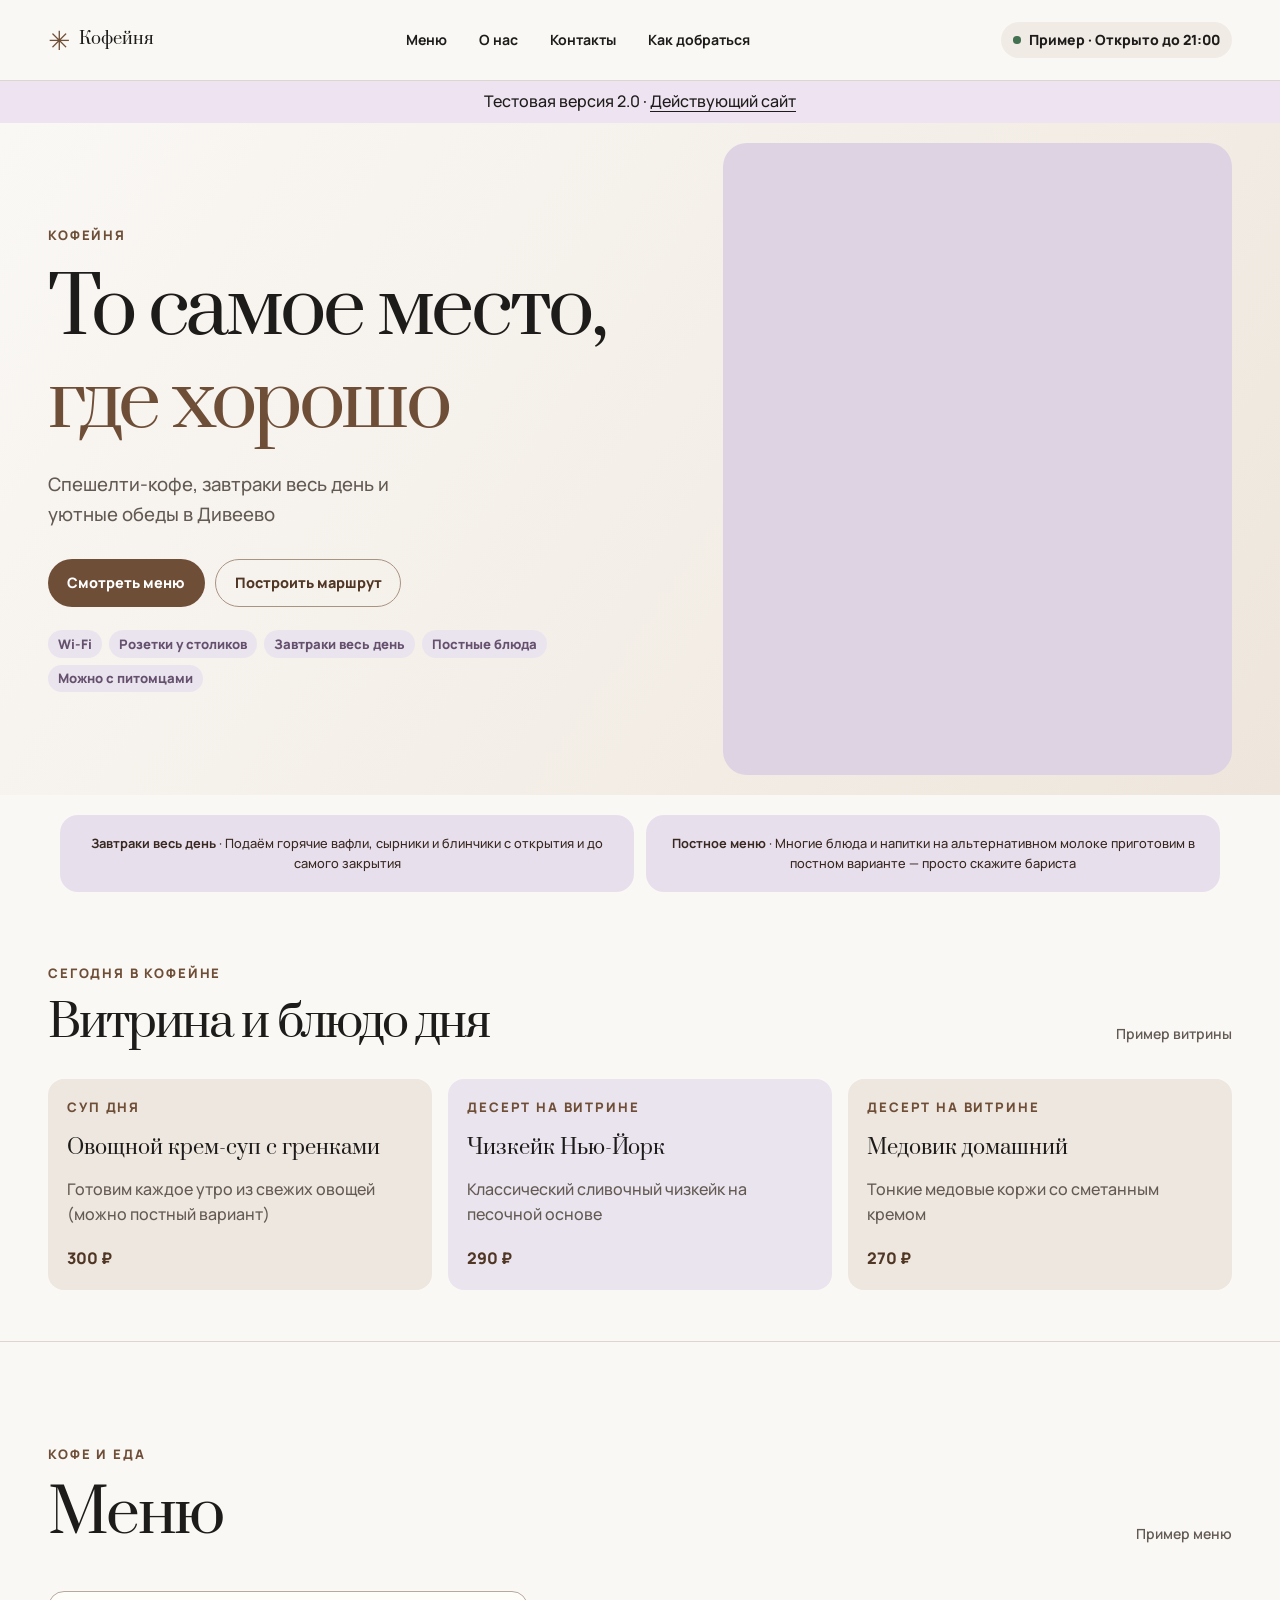
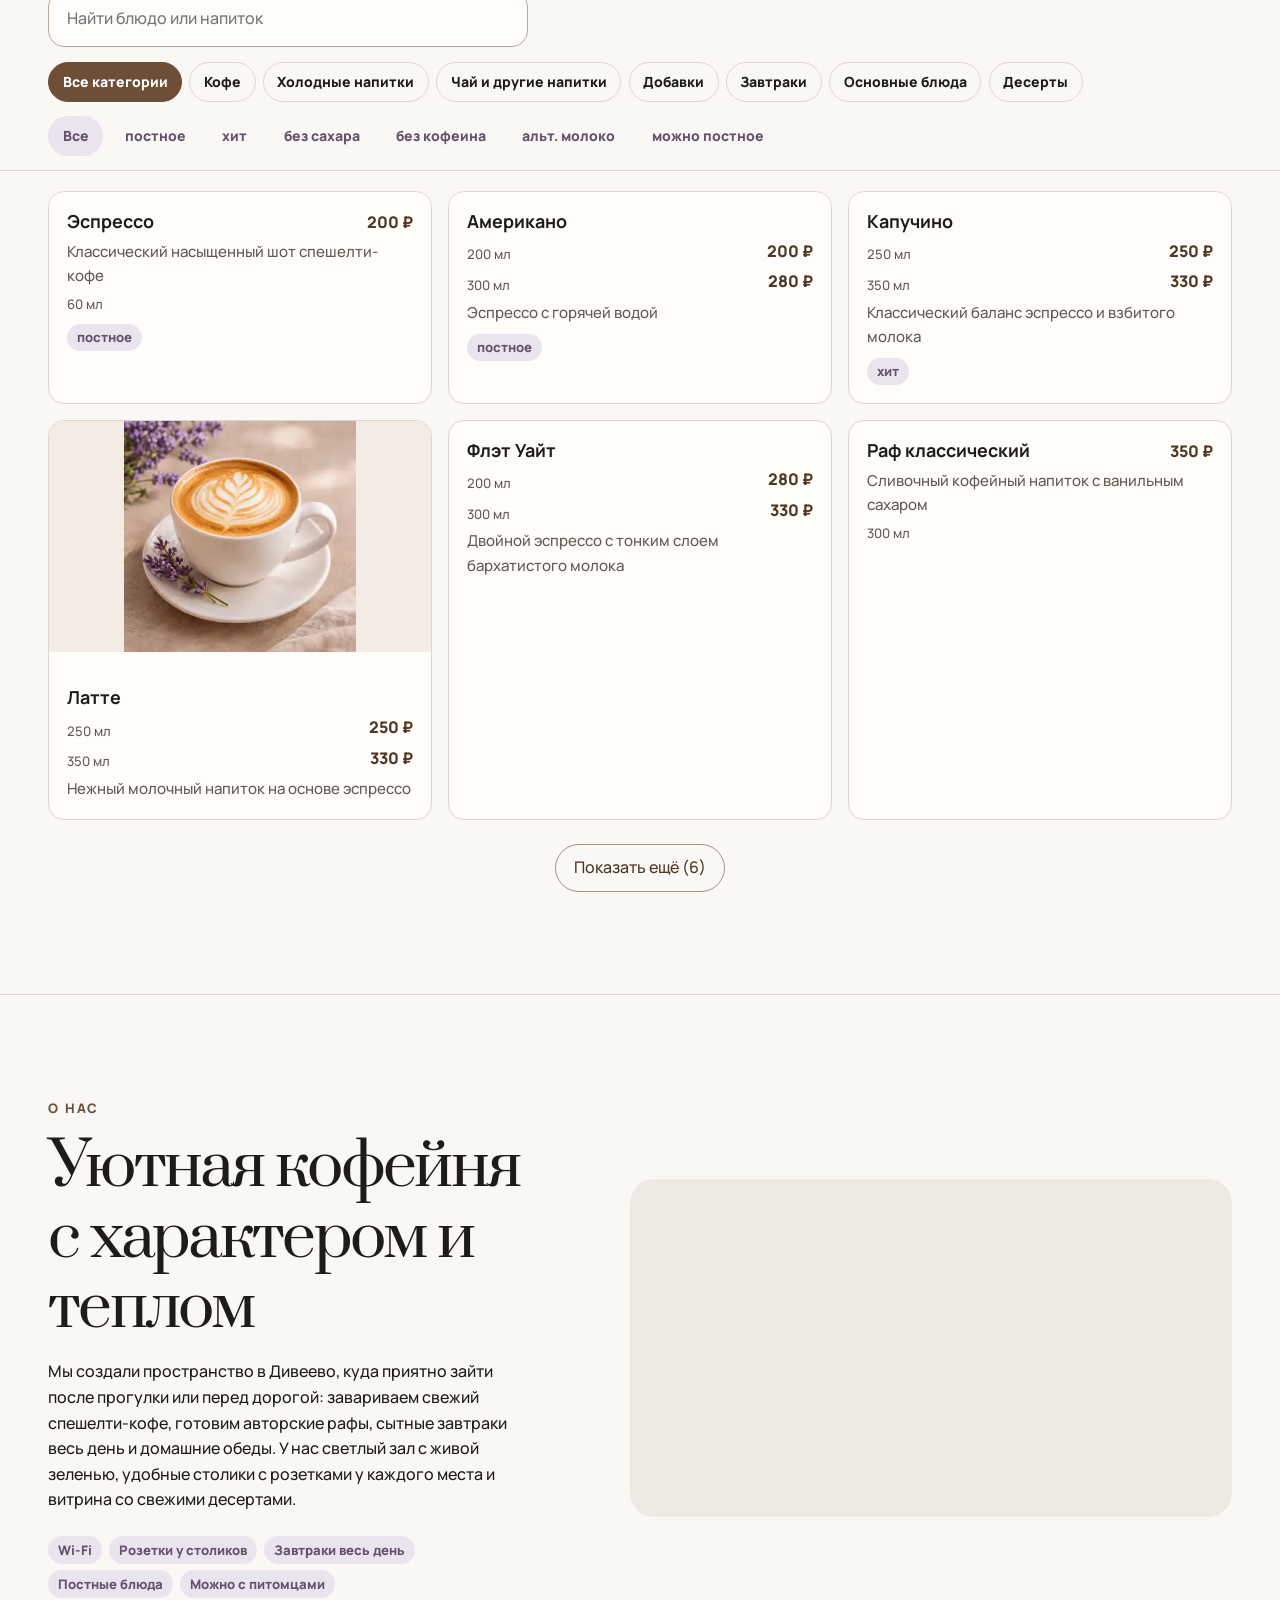
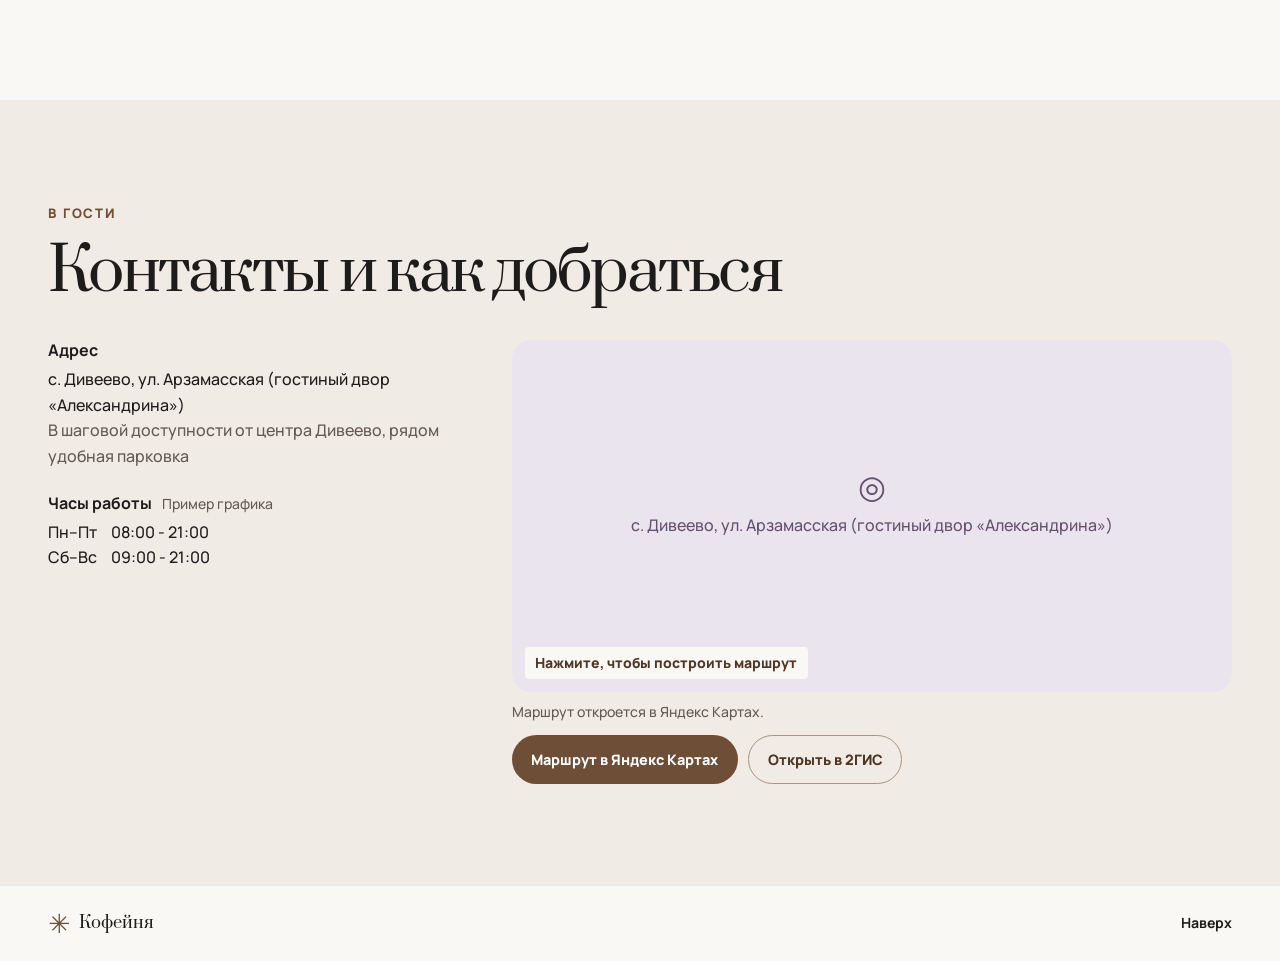
==== commit c0125804: "Refresh equal-card layout assets" ====
--- a/preview/index.html
+++ b/preview/index.html
@@ -10,8 +10,8 @@
   <link rel="preconnect" href="https://fonts.googleapis.com">
   <link rel="preconnect" href="https://fonts.gstatic.com" crossorigin>
   <link href="https://fonts.googleapis.com/css2?family=Manrope:wght@400;500;600;700;800&amp;family=Prata&amp;display=swap" rel="stylesheet" media="print" onload="this.media='all'">
-  <link rel="stylesheet" href="./style.css?v=menu-photos-fix-20261126-1">
-  <script src="./script.js?v=menu-photos-fix-20261126-1" defer></script>
+  <link rel="stylesheet" href="./style.css?v=equal-cards-showcase-20261126-1">
+  <script src="./script.js?v=equal-cards-showcase-20261126-1" defer></script>
 </head>
 <body>
   <a class="skip-link" href="#main">К содержанию</a>
--- a/preview/style.css
+++ b/preview/style.css
@@ -599,3 +599,60 @@
 .menu-card--no-photo .item-heading{display:flex;align-items:flex-start;justify-content:space-between;gap:.5rem 1rem}
 .menu-card--no-photo .muted{margin-top:.45rem}
 @media(max-width:640px){.menu-card--no-photo{display:block;min-height:0;padding:1rem}.menu-card--no-photo .menu-card-body{padding:0}.menu-card--no-photo .item-heading{display:flex;align-items:flex-start}}
+
+
+/* Equal-height menu cards: stretch within each grid row instead of top-aligning. */
+.menu-grid {
+  align-items: stretch !important;
+  grid-auto-rows: auto;
+}
+.menu-grid > .menu-card {
+  align-self: stretch !important;
+  height: 100%;
+  min-height: 0;
+}
+.menu-grid > .menu-card > img {
+  flex: 0 0 auto;
+  width: 100%;
+  aspect-ratio: 1.65 / 1;
+  object-fit: contain;
+  background: #f2ece4;
+}
+.menu-card-body { flex: 1 1 auto; }
+
+/* Showcase uses the same calm illustrated placeholder language as the menu. */
+.showcase-grid {
+  display: grid !important;
+  grid-template-columns: repeat(3, minmax(0, 1fr)) !important;
+  align-items: stretch;
+  gap: 1rem;
+}
+.showcase-card {
+  display: flex;
+  flex-direction: column;
+  align-self: stretch;
+  height: 100%;
+  min-width: 0;
+  gap: .55rem;
+}
+.showcase-card > img {
+  display: block;
+  width: 100%;
+  aspect-ratio: 1.65 / 1;
+  height: auto;
+  object-fit: contain;
+  background: #f2ece4;
+  border-radius: 12px;
+  margin: 0 0 .5rem;
+}
+.showcase-card .price { margin-top: auto; padding-top: .55rem; }
+@media (max-width: 950px) {
+  .showcase-grid { grid-template-columns: repeat(2, minmax(0, 1fr)) !important; }
+}
+@media (max-width: 640px) {
+  .showcase-grid {
+    display: grid !important;
+    grid-template-columns: 1fr !important;
+  }
+  .showcase-card { height: auto; }
+}
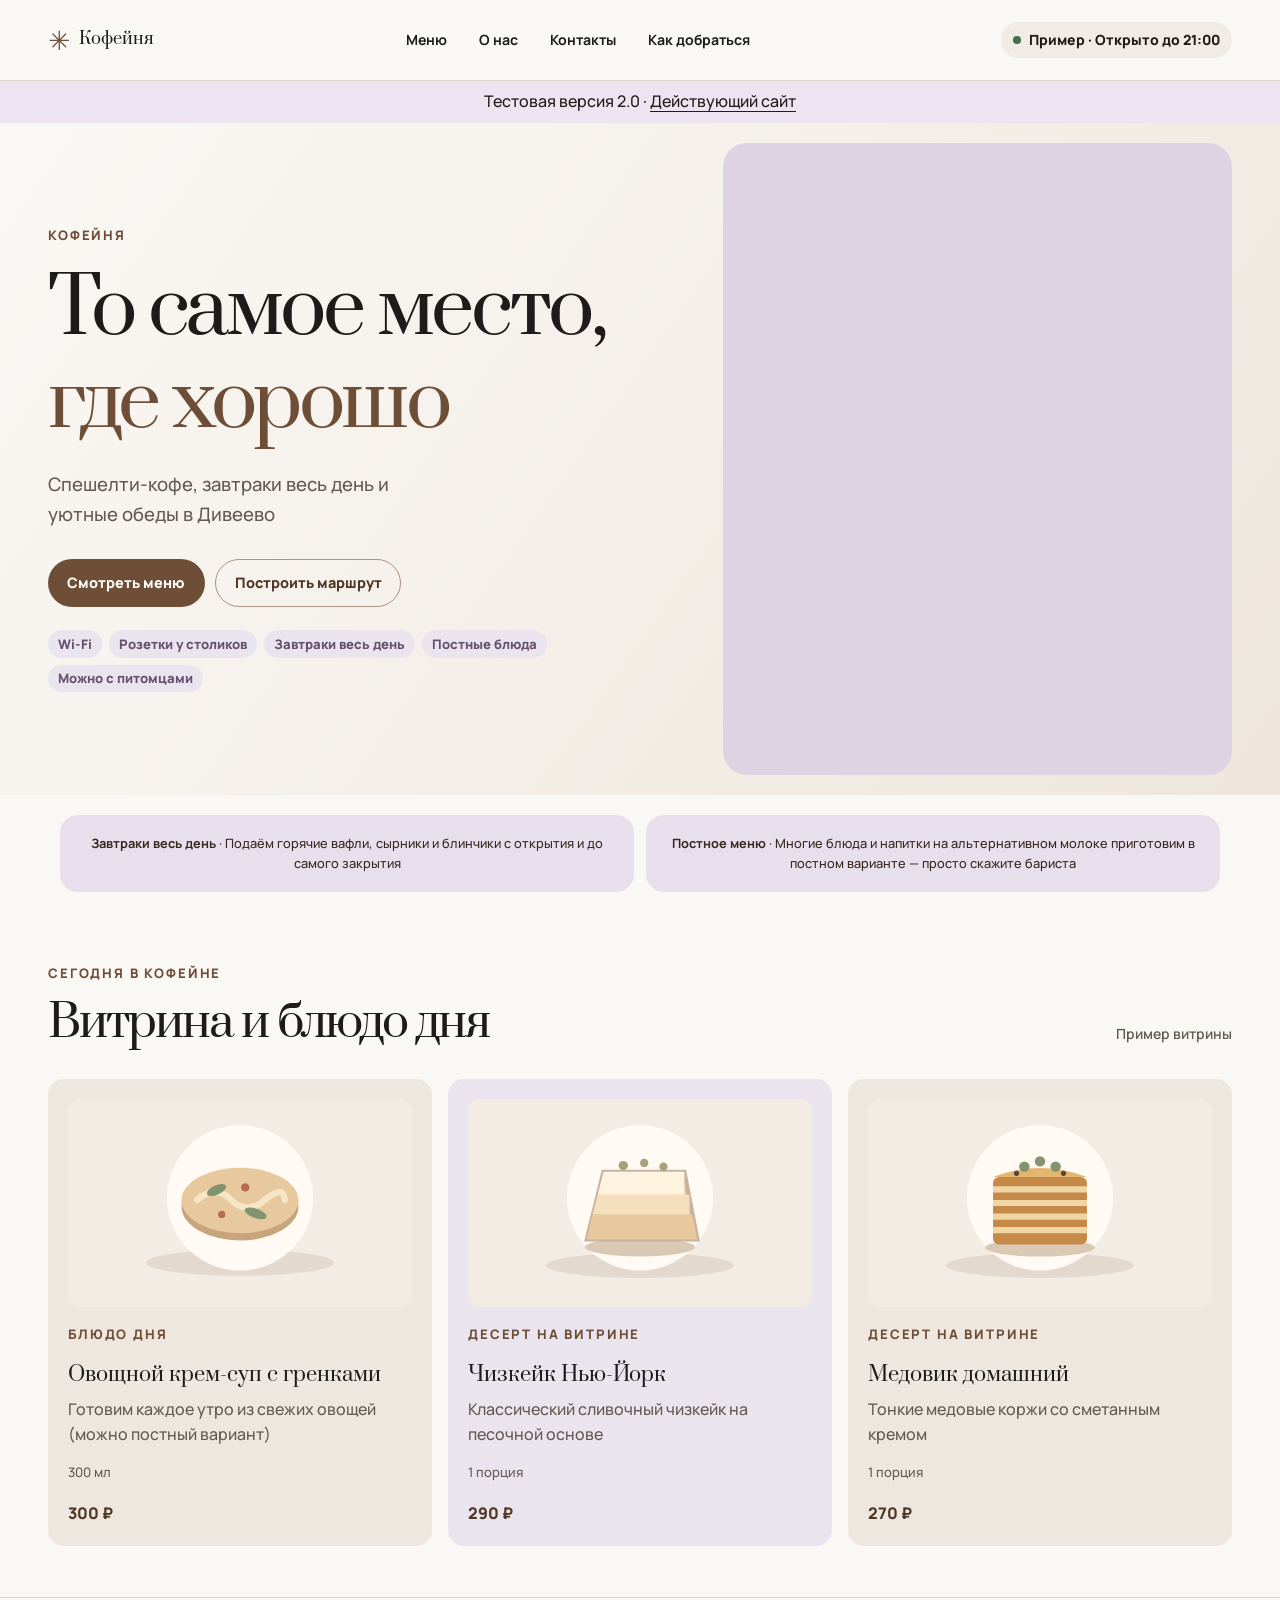
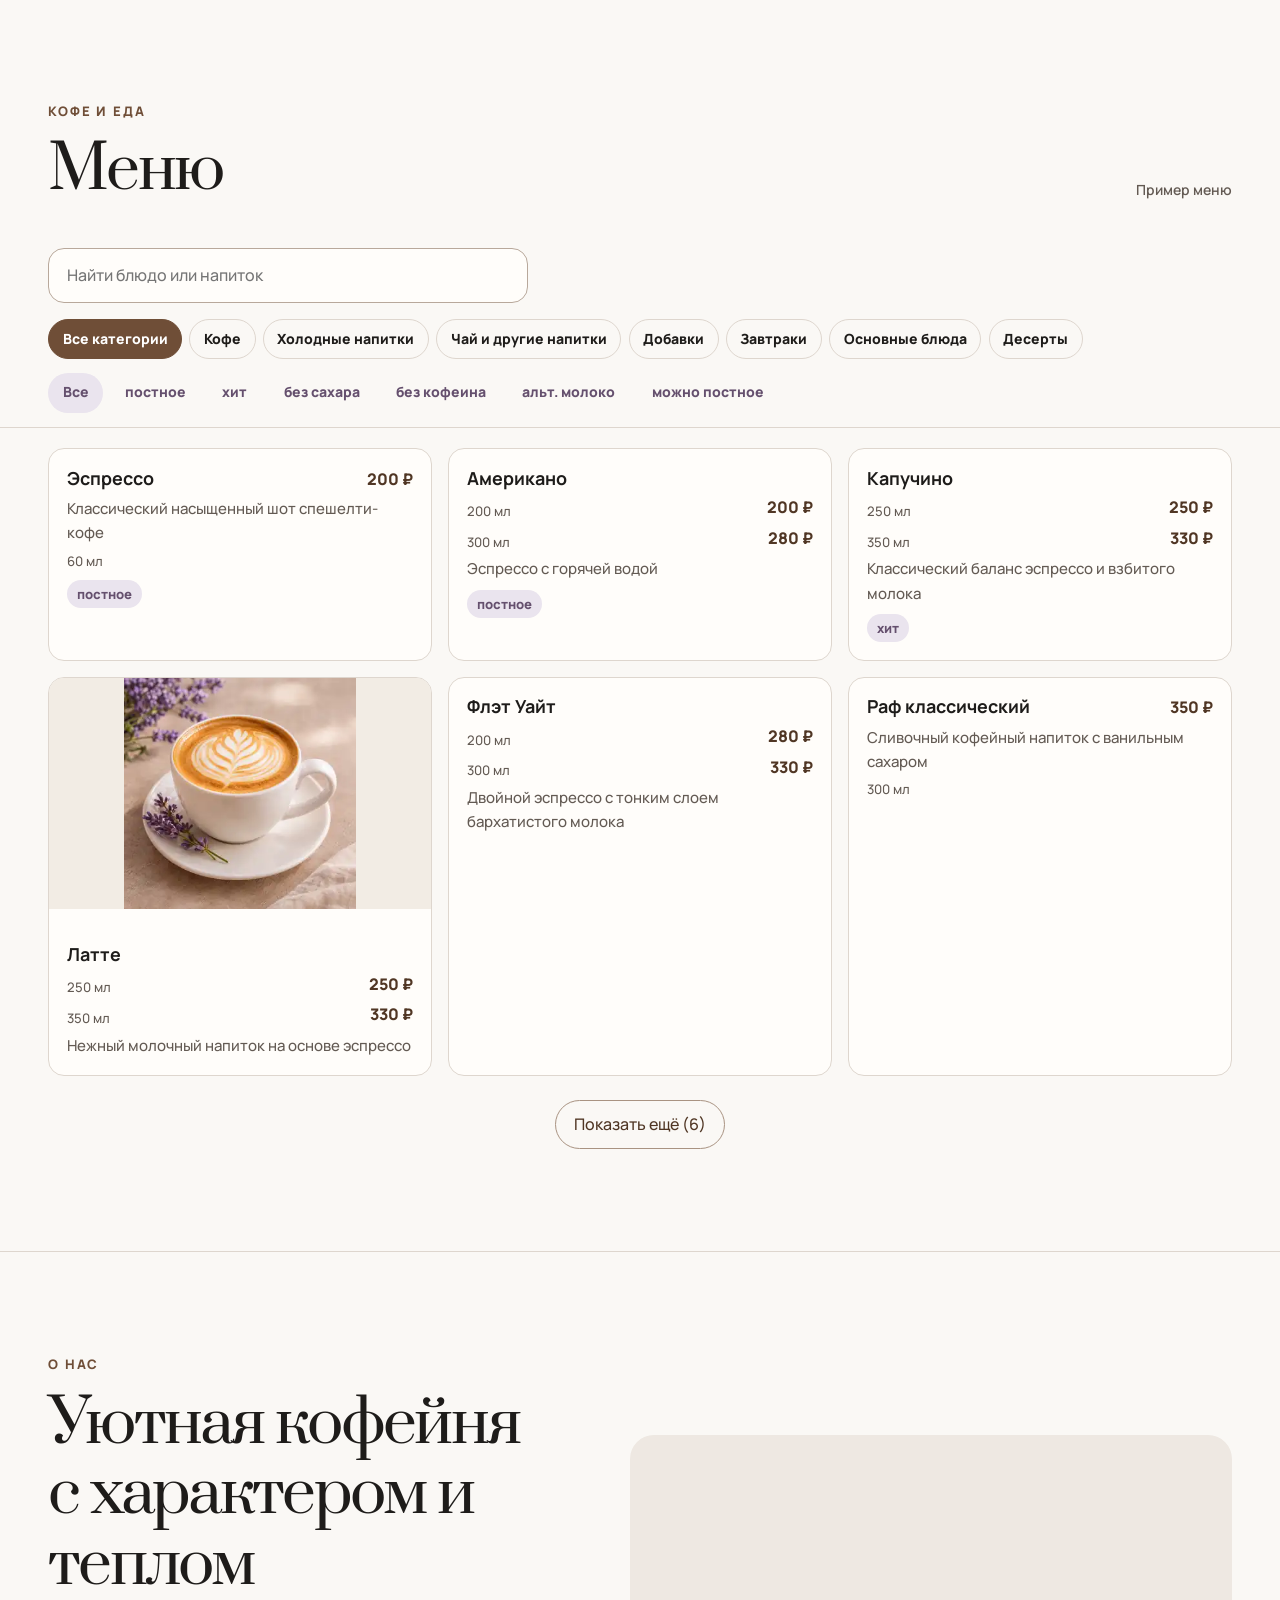
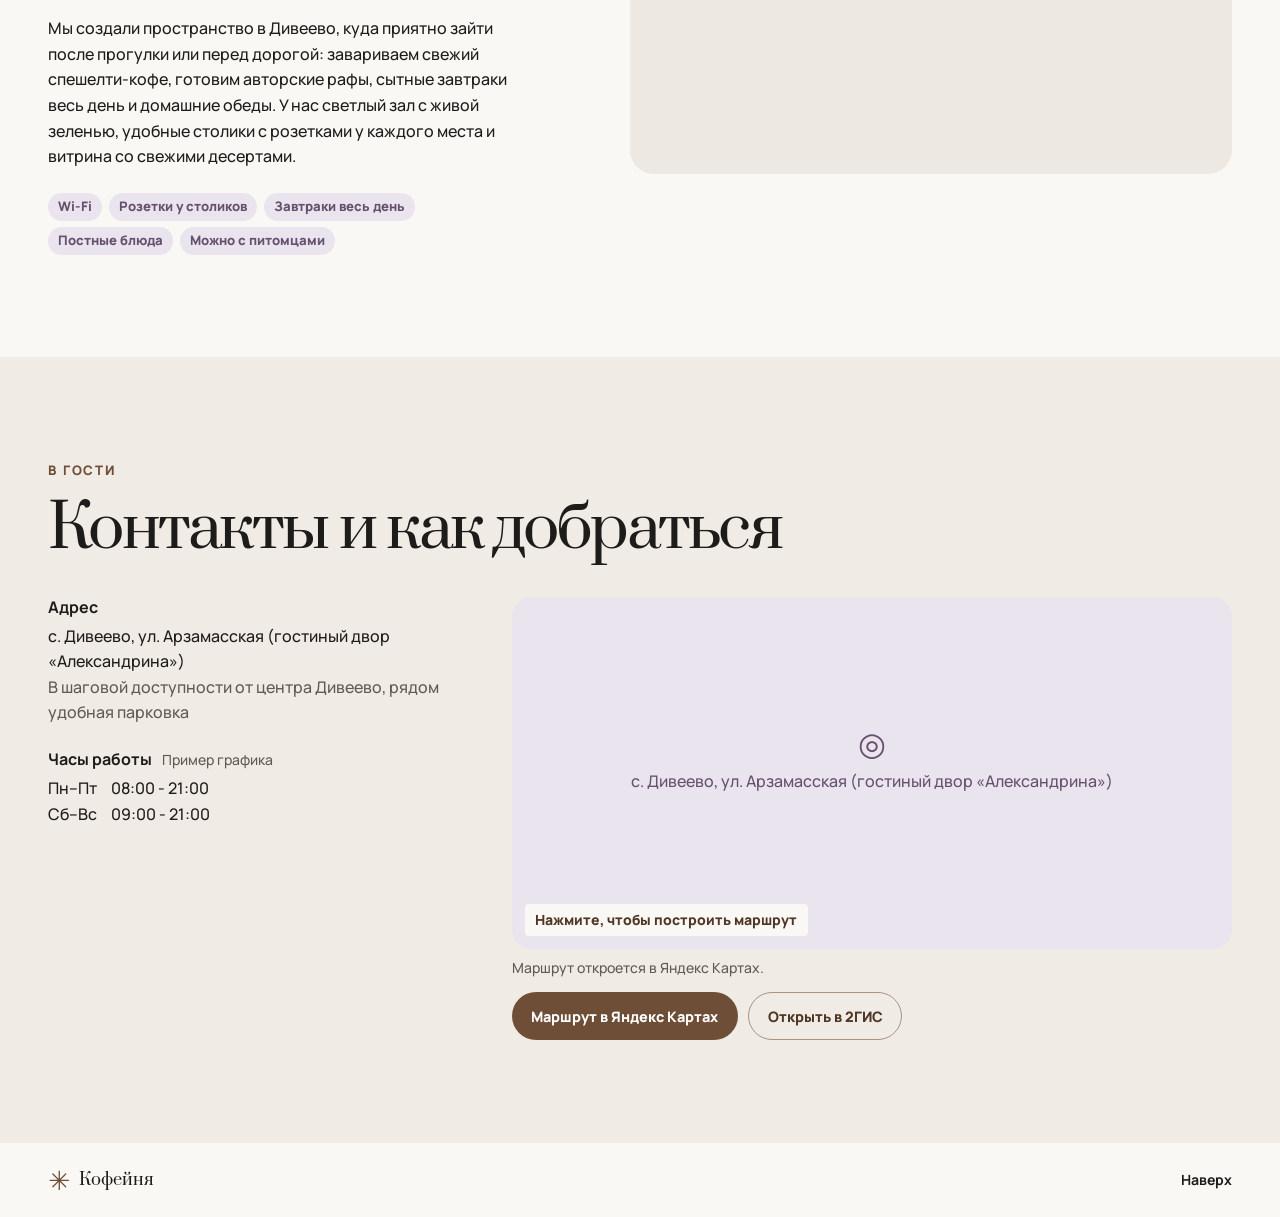
==== commit ff64782e: "Refresh menu-driven showcase script" ====
--- a/preview/index.html
+++ b/preview/index.html
@@ -10,7 +10,7 @@
   <link rel="preconnect" href="https://fonts.googleapis.com">
   <link rel="preconnect" href="https://fonts.gstatic.com" crossorigin>
   <link href="https://fonts.googleapis.com/css2?family=Manrope:wght@400;500;600;700;800&amp;family=Prata&amp;display=swap" rel="stylesheet" media="print" onload="this.media='all'">
-  <link rel="stylesheet" href="./style.css?v=equal-cards-showcase-20261126-1">
+  <link rel="stylesheet" href="./style.css?v=menu-driven-showcase-20261126-1">
   <script src="./script.js?v=equal-cards-showcase-20261126-1" defer></script>
 </head>
 <body>
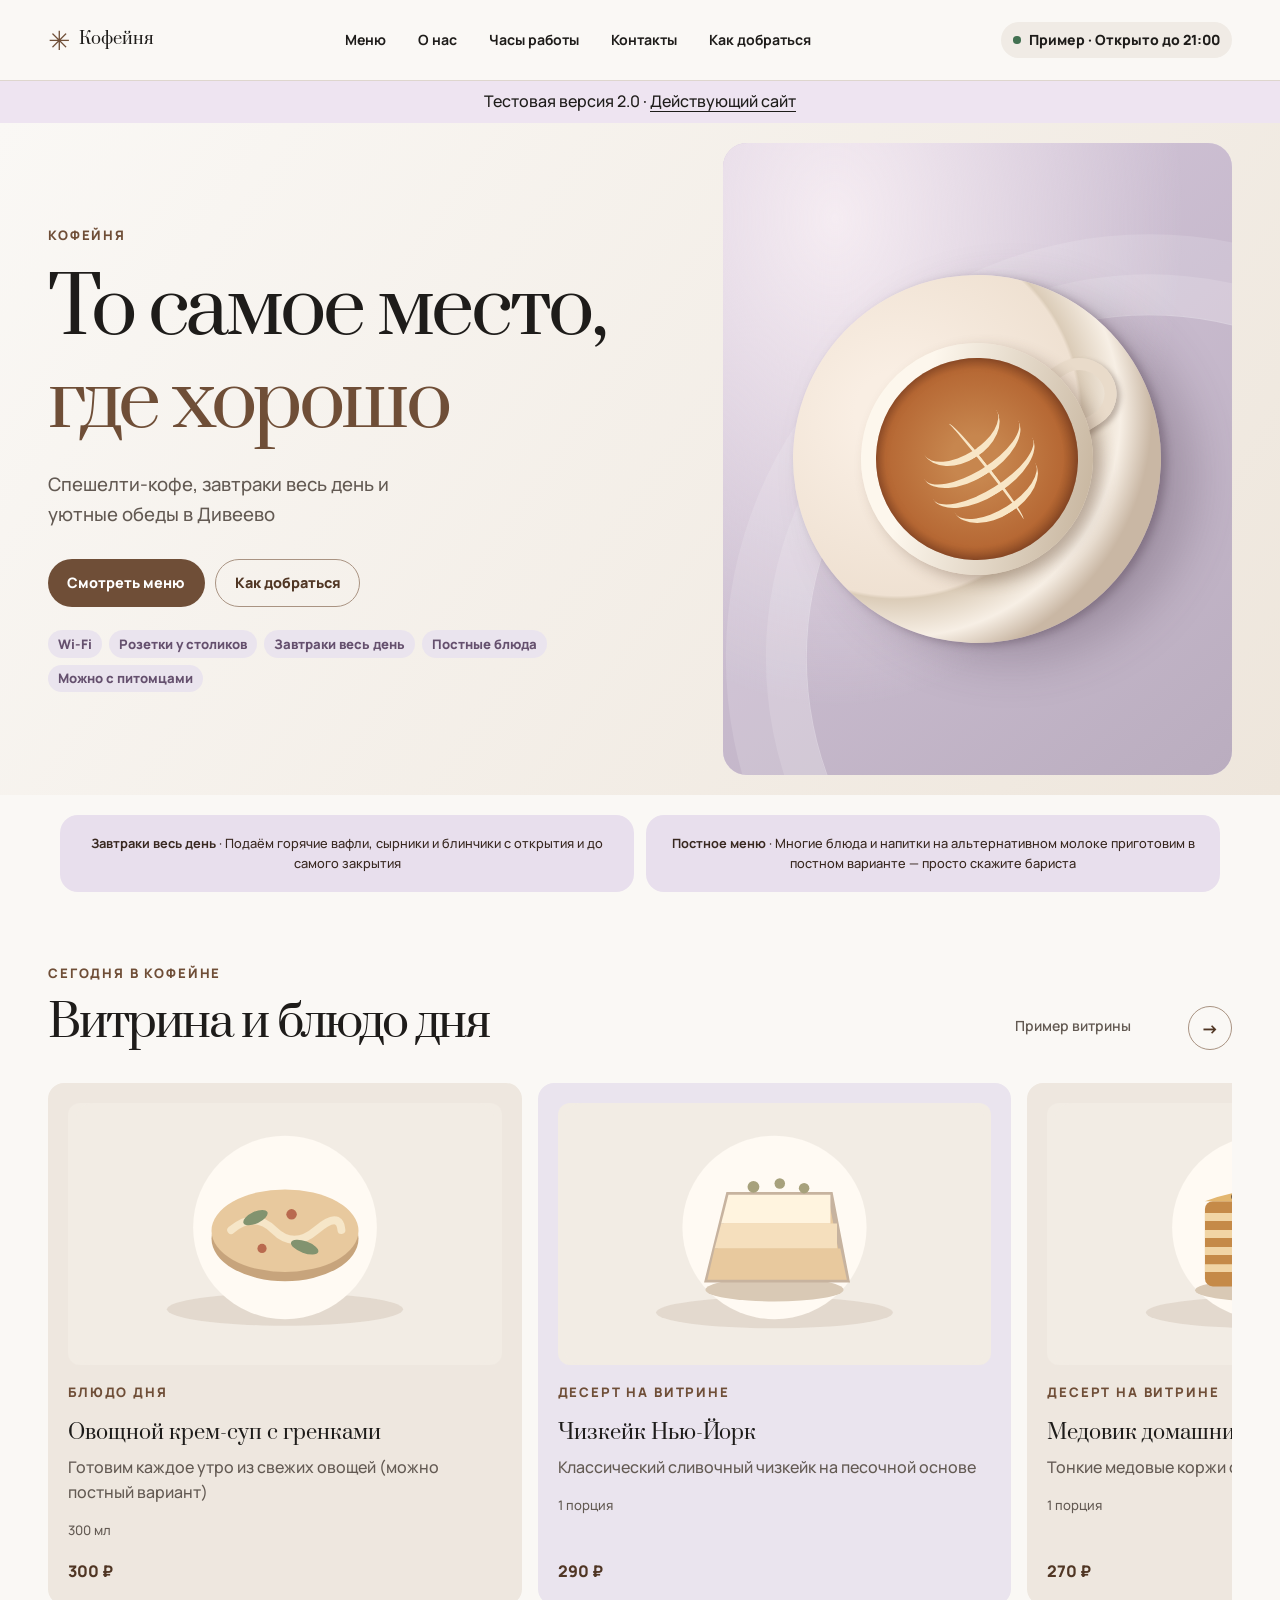
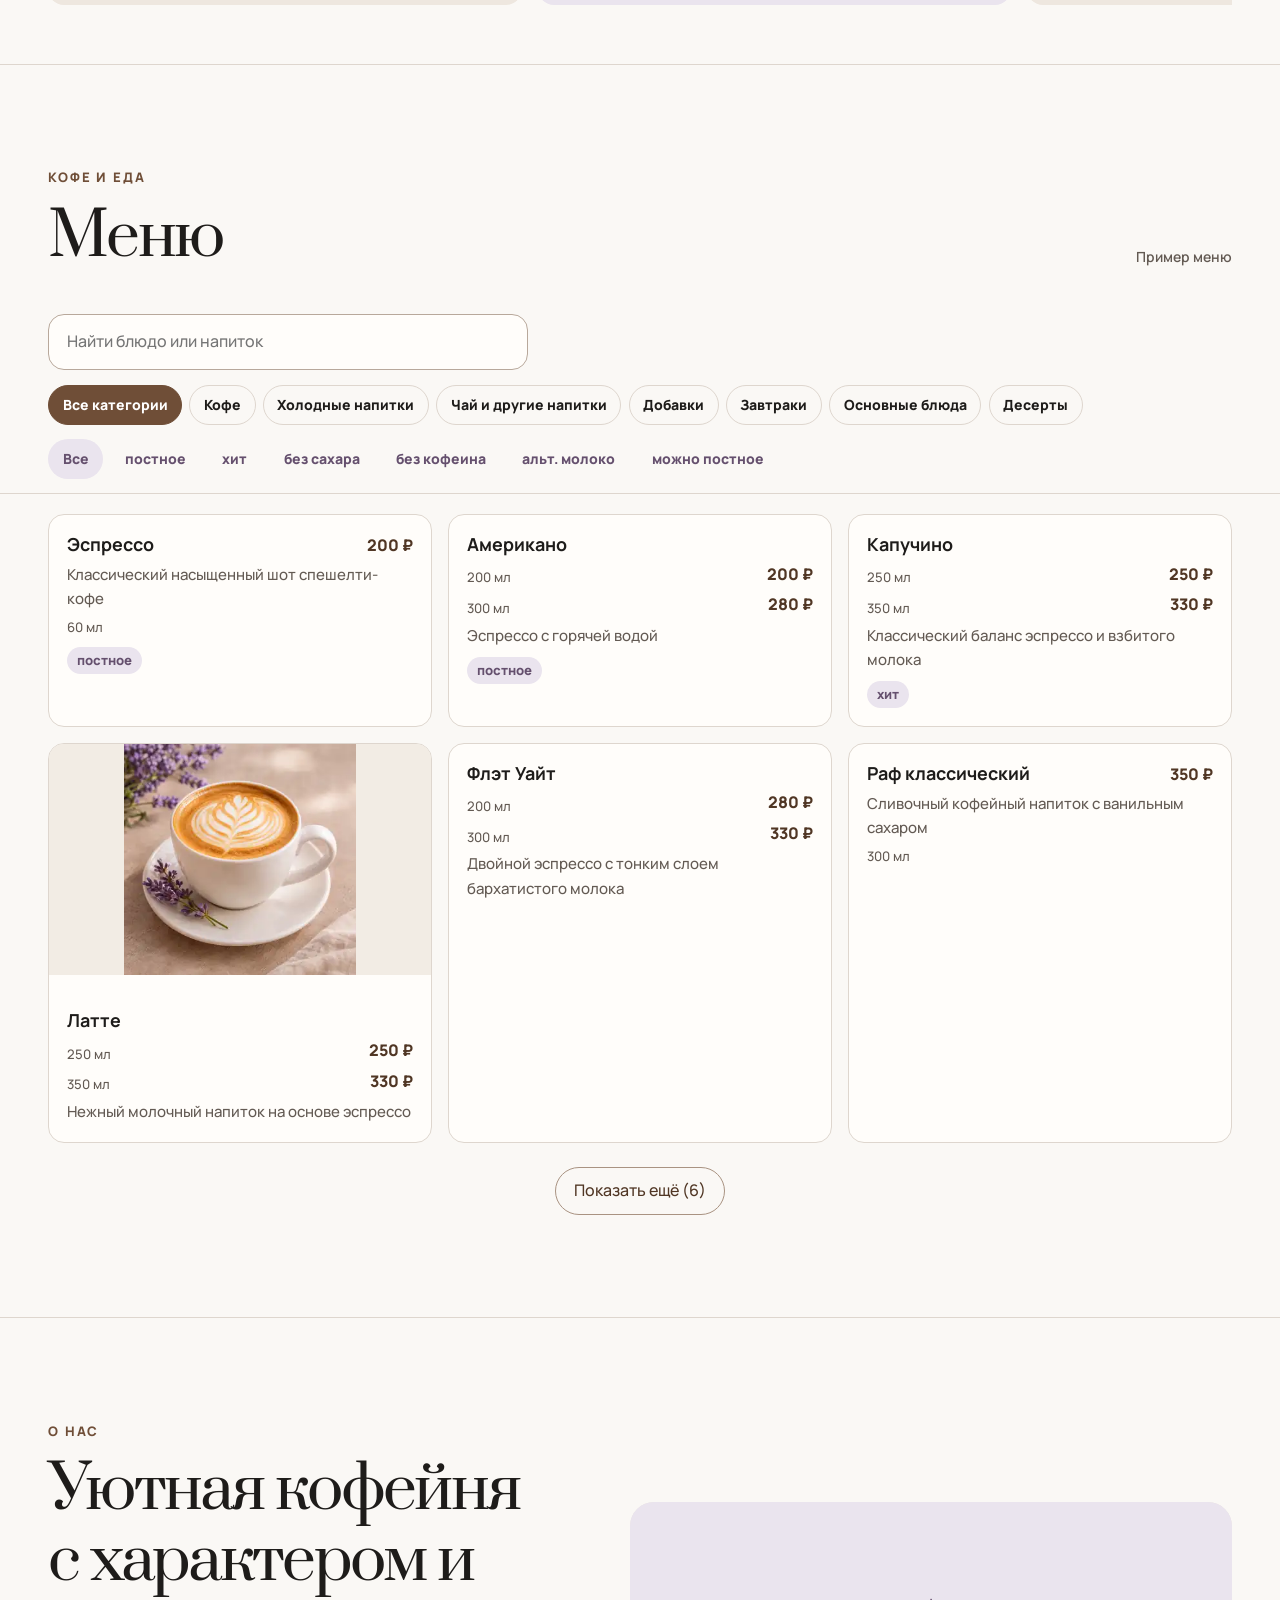
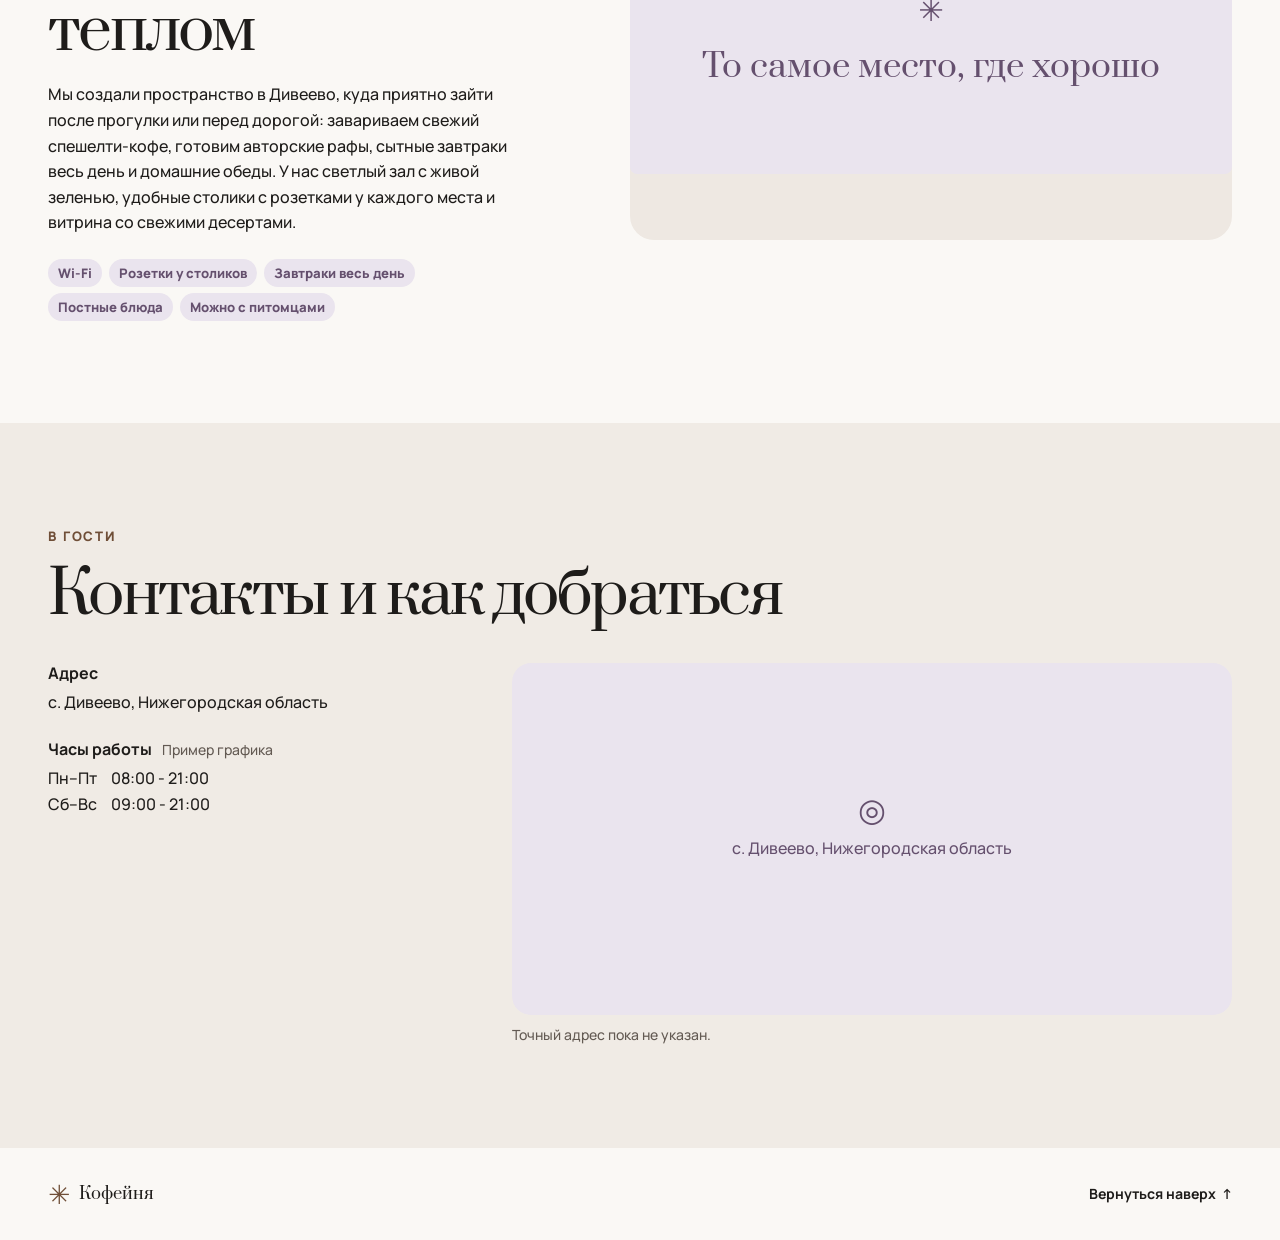
==== commit 18359c8a: "Завершение технических и функциональных доработок preview" ====
--- a/preview/index.html
+++ b/preview/index.html
@@ -10,17 +10,17 @@
   <link rel="preconnect" href="https://fonts.googleapis.com">
   <link rel="preconnect" href="https://fonts.gstatic.com" crossorigin>
   <link href="https://fonts.googleapis.com/css2?family=Manrope:wght@400;500;600;700;800&amp;family=Prata&amp;display=swap" rel="stylesheet" media="print" onload="this.media='all'">
-  <link rel="stylesheet" href="./style.css?v=menu-driven-showcase-20261126-1">
-  <script src="./script.js?v=equal-cards-showcase-20261126-1" defer></script>
+  <link rel="stylesheet" href="./style.css?v=preview-category-scroll-20261128-1">
+  <link rel="icon" type="image/svg+xml" href="./images/coffee-cup.svg">
+  <script src="./script.js?v=preview-category-scroll-20261128-1" defer></script>
 </head>
 <body>
   <a class="skip-link" href="#main">К содержанию</a>
-  <aside class="announcements" id="announcements" aria-label="Объявления" hidden></aside>
-  <header class="header">
+  <header class="header" id="page-start" tabindex="-1">
     <div class="shell header-inner">
       <a class="brand" href="#top"><span class="brand-mark" aria-hidden="true">✳</span><span data-name>Кофейня в Дивееве</span></a>
       <nav aria-label="Навигация">
-        <a href="#menu">Меню</a><a href="#about">О нас</a>
+        <a href="#menu">Меню</a><a href="#about">О нас</a><a href="#contacts">Часы работы</a>
         <a href="#contacts">Контакты</a><a href="#directions">Как добраться</a>
       </nav>
       <p class="status" id="status"><span class="status-dot" aria-hidden="true"></span><span id="status-text">Уточняем часы работы</span></p>
@@ -28,7 +28,7 @@
   </header>
 
   <main id="main">
-<p style="text-align:center;padding:8px;background:#eee4f1">Тестовая версия 2.0 · <a href="../">Действующий сайт</a></p>
+    <p class="preview-banner" id="preview-banner">Тестовая версия 2.0 · <a href="../">Действующий сайт</a></p>
     <section class="hero" id="top" aria-labelledby="hero-title">
       <div class="shell hero-inner">
         <div class="hero-copy">
@@ -49,22 +49,36 @@
       </div>
     </section>
 
+    <aside class="announcements" id="announcements" aria-label="Объявления" hidden></aside>
+
     <section class="section shell" id="showcase" aria-labelledby="showcase-title">
       <div class="section-heading">
         <div><p class="eyebrow">Сегодня в кофейне</p><h2 id="showcase-title">Витрина и блюдо дня</h2></div>
-        <p class="data-note" id="showcase-note" hidden>Пример витрины</p>
+        <div class="showcase-tools">
+          <p class="data-note" id="showcase-note" hidden>Пример витрины</p>
+          <div class="showcase-controls" id="showcase-controls" hidden>
+            <button class="button button-outline" type="button" id="showcase-prev" aria-label="Пролистать витрину влево" aria-controls="showcase-grid"><span aria-hidden="true">←</span></button>
+            <button class="button button-outline" type="button" id="showcase-next" aria-label="Пролистать витрину вправо" aria-controls="showcase-grid"><span aria-hidden="true">→</span></button>
+          </div>
+        </div>
       </div>
-      <div class="showcase-grid" id="showcase-grid"></div>
+      <div class="showcase-grid" id="showcase-grid" role="group" aria-label="Карточки витрины"></div>
     </section>
 
     <section class="menu-section section" id="menu" aria-labelledby="menu-title">
       <div class="shell section-heading">
-        <div><p class="eyebrow">Кофе и еда</p><h2 id="menu-title">Меню</h2></div>
+        <div><p class="eyebrow">Кофе и еда</p><h2 id="menu-title" tabindex="-1">Меню</h2></div>
         <p class="data-note" id="menu-note" hidden>Пример меню</p>
       </div>
       <div class="menu-controls">
         <div class="shell">
-          <div class="category-bar" id="categories" role="group" aria-label="Категории меню"></div>
+          <div class="category-row" id="category-row">
+            <div class="category-bar" id="categories" role="group" aria-label="Категории меню"></div>
+            <div class="category-arrows" id="category-arrows" hidden>
+              <button type="button" class="button button-outline" id="category-prev" aria-label="Пролистать категории влево" aria-controls="categories"><span aria-hidden="true">←</span></button>
+              <button type="button" class="button button-outline" id="category-next" aria-label="Пролистать категории вправо" aria-controls="categories"><span aria-hidden="true">→</span></button>
+            </div>
+          </div>
           <div class="tag-bar" id="filters" role="group" aria-label="Фильтр по тегам"></div>
         </div>
       </div>
@@ -107,17 +121,18 @@
               <a class="map-overlay" id="map-link" hidden><span>Нажмите, чтобы построить маршрут</span></a>
             </div>
             <p id="map-note" class="muted">Точный адрес пока не указан.</p>
-            <div class="actions">
+            <div class="actions map-actions" id="map-actions" hidden>
               <a class="button button-primary" id="yandex" hidden>Маршрут в Яндекс Картах</a>
               <a class="button button-outline" id="gis" hidden>Открыть в 2ГИС</a>
+              <a class="button button-outline" id="google-maps" hidden>Открыть в Google Картах</a>
             </div>
           </div>
         </div>
       </div>
     </section>
   </main>
-  <footer class="footer"><div class="shell"><a class="brand" href="#top"><span class="brand-mark" aria-hidden="true">✳</span><span data-name>Кофейня в Дивееве</span></a><a href="#top">Наверх</a></div></footer>
-  <nav class="mobile-nav" aria-label="Быстрая навигация"><a href="#top">⌂ Главная</a><a href="#menu">☕ Меню</a><a href="#about">✳ О нас</a><a href="#directions">↗ Маршрут</a></nav>
+  <footer class="footer"><div class="shell"><a class="brand" href="#top"><span class="brand-mark" aria-hidden="true">✳</span><span data-name>Кофейня в Дивееве</span></a><a class="back-to-top" href="#page-start">Вернуться наверх <span aria-hidden="true">↑</span></a></div></footer>
+  <nav class="mobile-nav" aria-label="Быстрая навигация"><a href="#top"><span class="mobile-nav-icon" aria-hidden="true">⌂</span><span class="mobile-nav-label">Главная</span></a><a href="#menu"><span class="mobile-nav-icon" aria-hidden="true">☕</span><span class="mobile-nav-label">Меню</span></a><a href="#about"><span class="mobile-nav-icon" aria-hidden="true">✳</span><span class="mobile-nav-label">О нас</span></a><a href="#directions"><span class="mobile-nav-icon" aria-hidden="true">↗</span><span class="mobile-nav-label">Маршрут</span></a></nav>
   <noscript><p class="shell">Включите JavaScript, чтобы увидеть меню и часы работы.</p></noscript>
 </body>
 </html>
--- a/preview/style.css
+++ b/preview/style.css
@@ -78,7 +78,6 @@
 .latte i { position: absolute; top: 28%; left: 48%; width: 5%; height: 60%; border-right: .19rem solid #f8e6c6; border-radius: 50%; transform: rotate(-6deg); }
 .section-heading { display: flex; justify-content: space-between; align-items: end; gap: .8rem 1.25rem; margin-bottom: 1.8rem; }
 .section-heading .data-note { flex: none; padding-bottom: .25rem; }
-.showcase-grid { display: grid; grid-template-columns: repeat(2, minmax(0, 1fr)); gap: .85rem; }
 .showcase-card { display: grid; align-content: start; gap: .4rem; padding: clamp(1.2rem, 3vw, 2.15rem); border-radius: .45rem; background: #eee7df; }
 .showcase-card:nth-child(even) { background: var(--lilac); }
 .showcase-card .eyebrow { margin-bottom: .5rem; }
@@ -87,10 +86,22 @@
 .menu-section { border-block: 1px solid var(--line); }
 .menu-controls { position: sticky; z-index: 2; top: 0; padding: .2rem 0 .9rem; border-bottom: 1px solid var(--line); background: var(--paper); }
 .category-bar, .tag-bar { display: flex; gap: .45rem; }
-.category-bar { overflow-x: auto; scrollbar-width: thin; padding: .35rem .25rem .6rem; margin-inline: -.25rem; }
+.category-row { display: flex; align-items: start; gap: .45rem; margin-inline: -.25rem; }
+.category-bar { flex: 1; min-width: 0; overflow-x: auto; scrollbar-width: none; padding: .35rem .25rem .6rem; }
+.category-bar::-webkit-scrollbar { display: none; }
+.category-arrows { display: flex; flex: none; gap: .3rem; padding-top: .35rem; }
+.category-arrows .button { width: 44px; min-height: 44px; padding: 0; }
+.category-arrows .button[aria-disabled="true"] { opacity: .45; cursor: default; background: transparent; }
+@media (hover: none), (pointer: coarse) {
+  .category-arrows { display: none; }
+}
 .tag-bar { flex-wrap: wrap; padding-top: .25rem; }
 .category-bar button, .tag-bar button { flex: none; border-radius: 2rem; min-height: 2.5rem; padding: .32rem .85rem; border: 1px solid var(--line); background: transparent; color: var(--ink); font-size: .875rem; font-weight: 800; transition: background-color .2s, color .2s, border-color .2s; }
-.category-bar button[aria-pressed="true"], .category-bar button:hover { background: var(--coffee); border-color: var(--coffee); color: white; }
+.category-bar button { max-width: 100%; overflow-wrap: anywhere; }
+.category-bar button[aria-pressed="true"] { background: var(--coffee); border-color: var(--coffee); color: white; }
+@media (hover: hover) {
+  .category-bar button[aria-pressed="false"]:hover { background: #e8ddd2; }
+}
 .tag-bar button { border-color: transparent; color: var(--lilac-deep); }
 .tag-bar button[aria-pressed="true"], .tag-bar button:hover { background: var(--lilac); }
 .menu-grid { display: grid; grid-template-columns: repeat(2, minmax(0, 1fr)); column-gap: clamp(1rem, 4vw, 3.5rem); }
@@ -144,7 +155,7 @@
   .brand { font-size: .9rem; }
   .brand-mark { font-size: 1.35rem; }
   .status { font-size: .81rem; }
-  .hero-inner, .about, .contact-grid, .menu-grid, .showcase-grid { grid-template-columns: 1fr; }
+  .hero-inner, .about, .contact-grid, .menu-grid { grid-template-columns: 1fr; }
   .hero-copy { padding: 3rem 0 1.9rem; }
   .hero h1 { font-size: clamp(2.35rem, 9.1vw, 3.55rem); }
   .hero-description { margin-block: 1rem 1.2rem; }
@@ -173,7 +184,6 @@
 .button:hover { transform: translateY(-2px); box-shadow: 0 5px 15px #50362418; }
 #showcase { padding-block: clamp(2rem,4vw,3.5rem); }
 #showcase h2 { font-size: clamp(1.8rem,3.5vw,2.8rem); }
-.showcase-grid { grid-template-columns: repeat(auto-fit,minmax(min(100%,240px),1fr)); }
 .showcase-card { padding: 1.25rem; border-radius: 1rem; }
 .showcase-card h3 { font-size: 1.25rem; }
 .menu-grid { gap: 1rem; padding-top: 1.25rem; grid-template-columns: repeat(3,minmax(0,1fr)); }
@@ -216,7 +226,7 @@
 .gallery-controls{position:absolute;bottom:16px;left:16px;display:flex;gap:8px}
 .gallery-controls button{min-height:44px;min-width:44px;border:0;border-radius:24px;background:#fffdfa;color:#382820;padding:8px 14px;font:inherit;cursor:pointer}
 .mobile-nav{display:none}
-@media(max-width:640px){.mobile-nav{position:fixed;bottom:0;left:0;right:0;z-index:100;display:flex;justify-content:space-around;background:#fffdfa;border-top:1px solid #ddd0c4;padding:8px 4px calc(8px + env(safe-area-inset-bottom));}.mobile-nav a{display:grid;place-items:center;min-height:44px;padding:4px 8px;color:#513824;font-size:12px;text-decoration:none}body{padding-bottom:75px}.showcase-grid{display:flex;overflow-x:auto;scroll-snap-type:x mandatory}.showcase-card{flex:0 0 76%;scroll-snap-align:start}}
+@media(max-width:640px){.mobile-nav{position:fixed;bottom:0;left:0;right:0;z-index:100;display:flex;justify-content:space-around;background:#fffdfa;border-top:1px solid #ddd0c4;padding:8px 4px calc(8px + env(safe-area-inset-bottom));}.mobile-nav a{display:grid;place-items:center;min-height:44px;padding:4px 8px;color:#513824;font-size:12px;text-decoration:none}body{padding-bottom:75px}}
 
 /* Independent menu browsing */
 .menu-controls{position:static!important;top:auto!important;z-index:auto!important}
@@ -225,7 +235,7 @@
 .menu-bottom{display:flex;align-items:center;justify-content:space-between;gap:12px;padding-top:16px;color:#716357;font-size:.85rem}
 .menu-bottom button{font:inherit;cursor:pointer;min-height:44px}
 .price-variants{display:grid;gap:4px;width:100%}.price-variant{display:flex;justify-content:space-between;gap:8px}
-@media(max-width:640px){.menu-scroll{max-height:48svh;padding-right:5px}.menu-bottom{flex-wrap:wrap}.menu-controls .shell{padding-bottom:6px}.category-bar,.tag-bar{flex-wrap:nowrap!important;overflow-x:auto;scrollbar-width:thin}.category-bar button,.tag-bar button{flex-shrink:0}.menu-search{margin:5px 0;padding:10px 12px}}
+@media(max-width:640px){.menu-scroll{max-height:48svh;padding-right:5px}.menu-bottom{flex-wrap:wrap}.menu-controls .shell{padding-bottom:6px}.category-bar,.tag-bar{flex-wrap:nowrap!important;overflow-x:auto}.tag-bar{scrollbar-width:thin}.category-bar button,.tag-bar button{flex-shrink:0}.menu-search{margin:5px 0;padding:10px 12px}}
 
 .menu-more-wrap{display:flex;justify-content:center;flex-wrap:wrap;gap:12px;margin-top:24px}.menu-more-wrap button{font:inherit;cursor:pointer;min-height:44px}.menu-section .menu-grid{overflow:visible;max-height:none}.menu-more-wrap #menu-collapse{border-color:transparent}.menu-more-wrap button:hover{background:#eee6dc}
 
@@ -352,39 +362,8 @@
 }
 
 
-/* Gallery navigation: discreet arrows, slide position and accessible fullscreen controls */
+/* Gallery navigation and fullscreen controls */
 .gallery-controls { z-index: 3; }
-.gallery-dots {
-  position: absolute;
-  z-index: 4;
-  left: 50%;
-  bottom: 15px;
-  display: flex;
-  align-items: center;
-  gap: 7px;
-  transform: translateX(-50%);
-  padding: 8px 11px;
-  border: 1px solid #ffffff70;
-  border-radius: 30px;
-  background: #faf8f5b8;
-  backdrop-filter: blur(10px);
-}
-.gallery-dot, .gallery-photo-dot {
-  display: block;
-  width: 7px;
-  height: 7px;
-  min-width: 7px;
-  padding: 0;
-  border: 0;
-  border-radius: 50%;
-  background: #8d7b70a6;
-  cursor: pointer;
-  transition: transform .2s ease, background .2s ease;
-}
-.gallery-dot[aria-current="true"], .gallery-photo-dot[aria-current="true"] {
-  background: #563d2b;
-  transform: scale(1.3);
-}
 .gallery-photo-dialog-panel { position: relative; }
 .gallery-photo-controls {
   position: absolute;
@@ -408,28 +387,11 @@
   backdrop-filter: blur(8px);
   cursor: pointer;
 }
-.gallery-photo-dots {
-  position: absolute;
-  left: 50%;
-  bottom: 15px;
-  display: flex;
-  gap: 8px;
-  align-items: center;
-  transform: translateX(-50%);
-  padding: 9px 12px;
-  border-radius: 30px;
-  background: #eee8e2e8;
-}
 .gallery-photo-close { z-index: 4; }
 .gallery-photo-dialog[open] { display: block; }
 @media(max-width:640px) {
-  .gallery-dots { bottom: 10px; gap: 8px; }
   .gallery-photo-controls { inset-inline: 8px; }
   .gallery-photo-controls .gallery-arrow { width: 38px; height: 38px; min-width: 38px; }
-  .gallery-photo-dots { bottom: 10px; }
-}
-@media(prefers-reduced-motion:reduce) {
-  .gallery-dot, .gallery-photo-dot { transition: none; }
 }
 
 
@@ -497,21 +459,6 @@
   pointer-events: auto;
   cursor: pointer;
 }
-.gallery-photo-dots {
-  position: absolute;
-  z-index: 3;
-  left: 50%;
-  bottom: 14px;
-  display: flex;
-  align-items: center;
-  gap: 8px;
-  transform: translateX(-50%);
-  padding: 9px 12px;
-  border: 1px solid #ffffff90;
-  border-radius: 30px;
-  background: #faf8f5d9;
-  backdrop-filter: blur(10px);
-}
 .gallery-photo-close {
   position: absolute;
   z-index: 4;
@@ -528,7 +475,6 @@
   .gallery-photo-full { max-height: 92svh; }
   .gallery-photo-controls { inset-inline: 8px; }
   .gallery-photo-controls .gallery-arrow { width: 38px; height: 38px; min-width: 38px; }
-  .gallery-photo-dots { bottom: 9px; }
   .gallery-photo-close { top: 8px; right: 8px; }
 }
 
@@ -566,7 +512,8 @@
   .item-heading { display: flex; align-items: flex-start; gap: 5px 8px; }
   .item-heading h3 { font-size: .98rem; }
   .price { font-size: .95rem; }
-  .header nav { display: flex; gap: 1rem; max-width: 100%; overflow-x: auto; padding: 5px 0 9px; white-space: nowrap; scrollbar-width: thin; }
+  .header nav { gap: .45rem 1rem; max-width: 100%; padding: 5px 0 9px; }
+  .header nav a { white-space: nowrap; }
   .mobile-nav a { flex: 1 1 0; min-width: 0; font-size: 11px; }
   .mobile-nav { padding-left: max(4px, env(safe-area-inset-left)); padding-right: max(4px, env(safe-area-inset-right)); }
   .shell { width: calc(100% - 1.5rem); }
@@ -620,14 +567,28 @@
 }
 .menu-card-body { flex: 1 1 auto; }
 
-/* Showcase uses the same calm illustrated placeholder language as the menu. */
+/* Showcase keeps its own horizontal scroll area. */
 .showcase-grid {
-  display: grid !important;
-  grid-template-columns: repeat(3, minmax(0, 1fr)) !important;
+  display: grid;
+  grid-auto-flow: column;
+  grid-auto-columns: 40%;
   align-items: stretch;
   gap: 1rem;
-}
+  overflow-x: auto;
+  overscroll-behavior-inline: contain;
+  scroll-snap-type: x mandatory;
+  scrollbar-width: none;
+  padding-block: 4px .5rem;
+}
+.showcase-grid::-webkit-scrollbar { display: none; }
+.showcase-tools { display: flex; align-items: center; gap: .4rem; }
+#showcase .section-heading { flex-wrap: wrap; }
+.showcase-controls { display: grid; grid-template-columns: repeat(2, 44px); gap: .4rem; margin-inline-start: auto; }
+#showcase-prev { grid-column: 1; }
+#showcase-next { grid-column: 2; }
+.showcase-controls .button { min-height: 44px; padding: 0; font-size: 1.1rem; }
 .showcase-card {
+  scroll-snap-align: start;
   display: flex;
   flex-direction: column;
   align-self: stretch;
@@ -647,12 +608,121 @@
 }
 .showcase-card .price { margin-top: auto; padding-top: .55rem; }
 @media (max-width: 950px) {
-  .showcase-grid { grid-template-columns: repeat(2, minmax(0, 1fr)) !important; }
+  .showcase-grid { grid-auto-columns: 48%; }
 }
 @media (max-width: 640px) {
-  .showcase-grid {
+  .showcase-grid { grid-auto-columns: 78%; gap: .65rem; }
+}
+
+
+/* Mobile layout: two compact columns and visible text navigation. */
+@media (max-width: 640px) {
+  .menu-grid {
     display: grid !important;
-    grid-template-columns: 1fr !important;
-  }
-  .showcase-card { height: auto; }
-}
+    grid-template-columns: repeat(2, minmax(0, 1fr)) !important;
+    align-items: stretch !important;
+    gap: .65rem;
+  }
+  .menu-grid > .menu-card {
+    display: flex;
+    flex-direction: column;
+    align-self: stretch !important;
+    height: 100%;
+    min-width: 0;
+    overflow: hidden;
+    border: 1px solid var(--line);
+    border-radius: 14px;
+    background: #fffdfa;
+    padding: 0;
+    gap: 0;
+  }
+  .menu-grid > .menu-card > img {
+    display: block;
+    flex: none;
+    width: 100%;
+    height: auto;
+    min-height: 0;
+    aspect-ratio: 1.45 / 1;
+    object-fit: contain;
+    background: #f2ece4;
+  }
+  .menu-grid > .menu-card > .menu-card-body {
+    display: flex;
+    flex: 1 1 auto;
+    flex-direction: column;
+    min-width: 0;
+    padding: .7rem;
+  }
+  .menu-card .item-heading,
+  .menu-card--no-photo .item-heading {
+    display: flex;
+    flex-direction: column;
+    align-items: flex-start;
+    gap: .25rem;
+  }
+  .menu-card .item-heading h3 { font-size: .91rem; line-height: 1.3; overflow-wrap: anywhere; }
+  .menu-card .price { font-size: .88rem; }
+  .menu-card .muted { font-size: .78rem; line-height: 1.4; }
+  .menu-card .volume { font-size: .73rem; }
+  .menu-card .item-tags { gap: .25rem; }
+  .menu-card .item-tags li { font-size: .66rem; padding: .2rem .4rem; }
+  .menu-card--no-photo { display: flex; padding: .7rem; }
+  .menu-card--no-photo .menu-card-body { padding: 0; }
+  .showcase-card {
+    display: flex;
+    flex-direction: column;
+    height: 100%;
+    min-width: 0;
+    padding: .7rem;
+    border-radius: 14px;
+    gap: .35rem;
+  }
+  .showcase-card > img {
+    width: 100%;
+    height: auto;
+    aspect-ratio: 1.45 / 1;
+    object-fit: contain;
+    margin: 0 0 .25rem;
+    border-radius: 9px;
+  }
+  .showcase-card .eyebrow { font-size: .62rem; line-height: 1.3; margin: 0; }
+  .showcase-card h3 { font-size: .98rem; line-height: 1.3; overflow-wrap: anywhere; }
+  .showcase-card .muted { font-size: .78rem; line-height: 1.4; }
+  .showcase-card .price { margin-top: auto; padding-top: .3rem; font-size: .9rem; }
+  .mobile-nav {
+    display: grid !important;
+    grid-template-columns: repeat(4, minmax(0, 1fr));
+    align-items: center;
+    gap: 0;
+    min-height: 66px;
+    padding: 7px max(5px, env(safe-area-inset-left)) calc(7px + env(safe-area-inset-bottom)) max(5px, env(safe-area-inset-right));
+  }
+  .mobile-nav a {
+    display: flex !important;
+    flex-direction: column;
+    align-items: center;
+    justify-content: center;
+    gap: 2px;
+    min-width: 0;
+    min-height: 48px;
+    padding: 3px 2px;
+    white-space: nowrap;
+    font-size: 11px !important;
+    line-height: 1.2;
+    text-align: center;
+  }
+  .mobile-nav-icon { display: block; font-size: 17px; line-height: 1.1; }
+  .mobile-nav-label { display: block !important; visibility: visible !important; opacity: 1 !important; font-size: 10px; }
+  body { padding-bottom: calc(82px + env(safe-area-inset-bottom)); }
+}
+@media (max-width: 380px) {
+  .menu-grid, .showcase-grid { gap: .5rem; }
+  .menu-grid > .menu-card > .menu-card-body { padding: .58rem; }
+  .menu-card .item-heading h3, .showcase-card h3 { font-size: .86rem; }
+  .mobile-nav-label { font-size: 9px; }
+}
+
+.preview-banner { text-align: center; padding: 8px; background: #eee4f1; }
+#gallery, .gallery-photo-dialog { touch-action: pan-y; }
+.map-actions .button { max-width: 100%; text-align: center; }
+.footer .back-to-top { display: inline-flex; align-items: center; gap: .35rem; min-height: 44px; }
